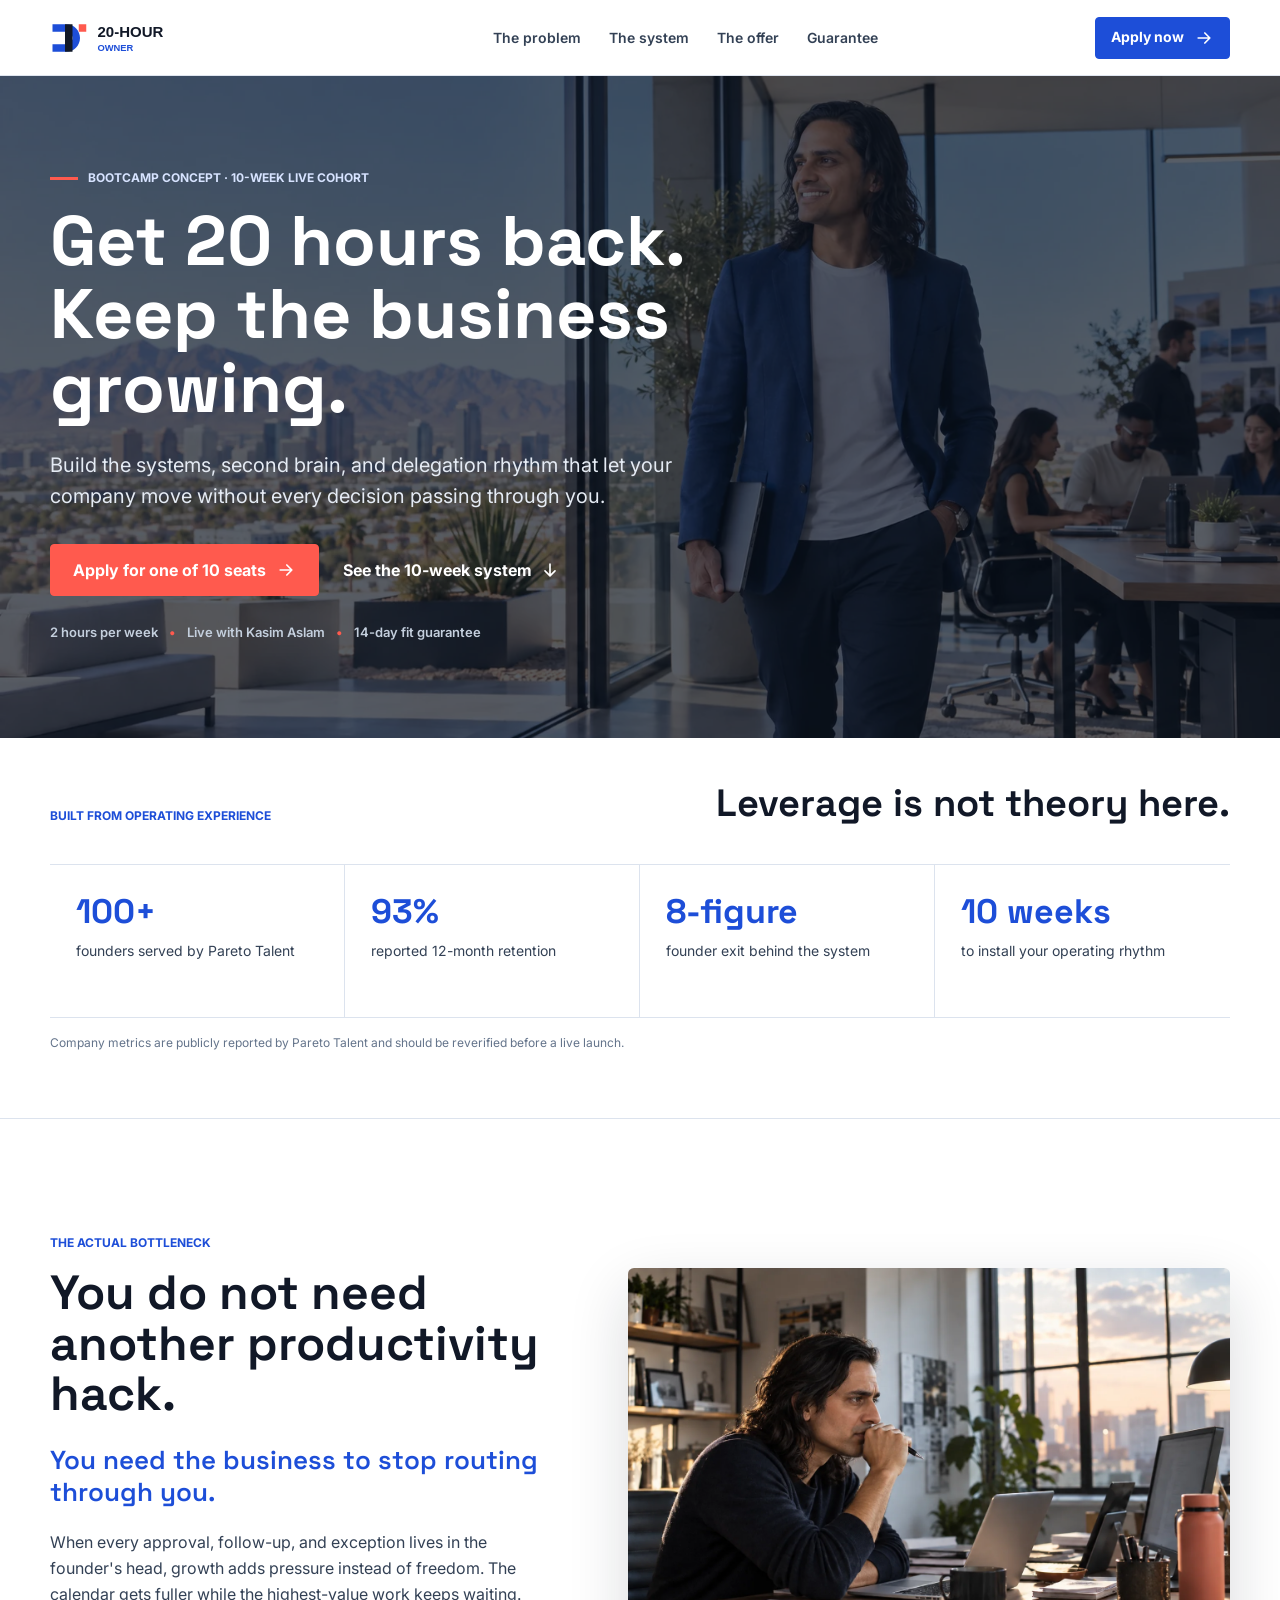
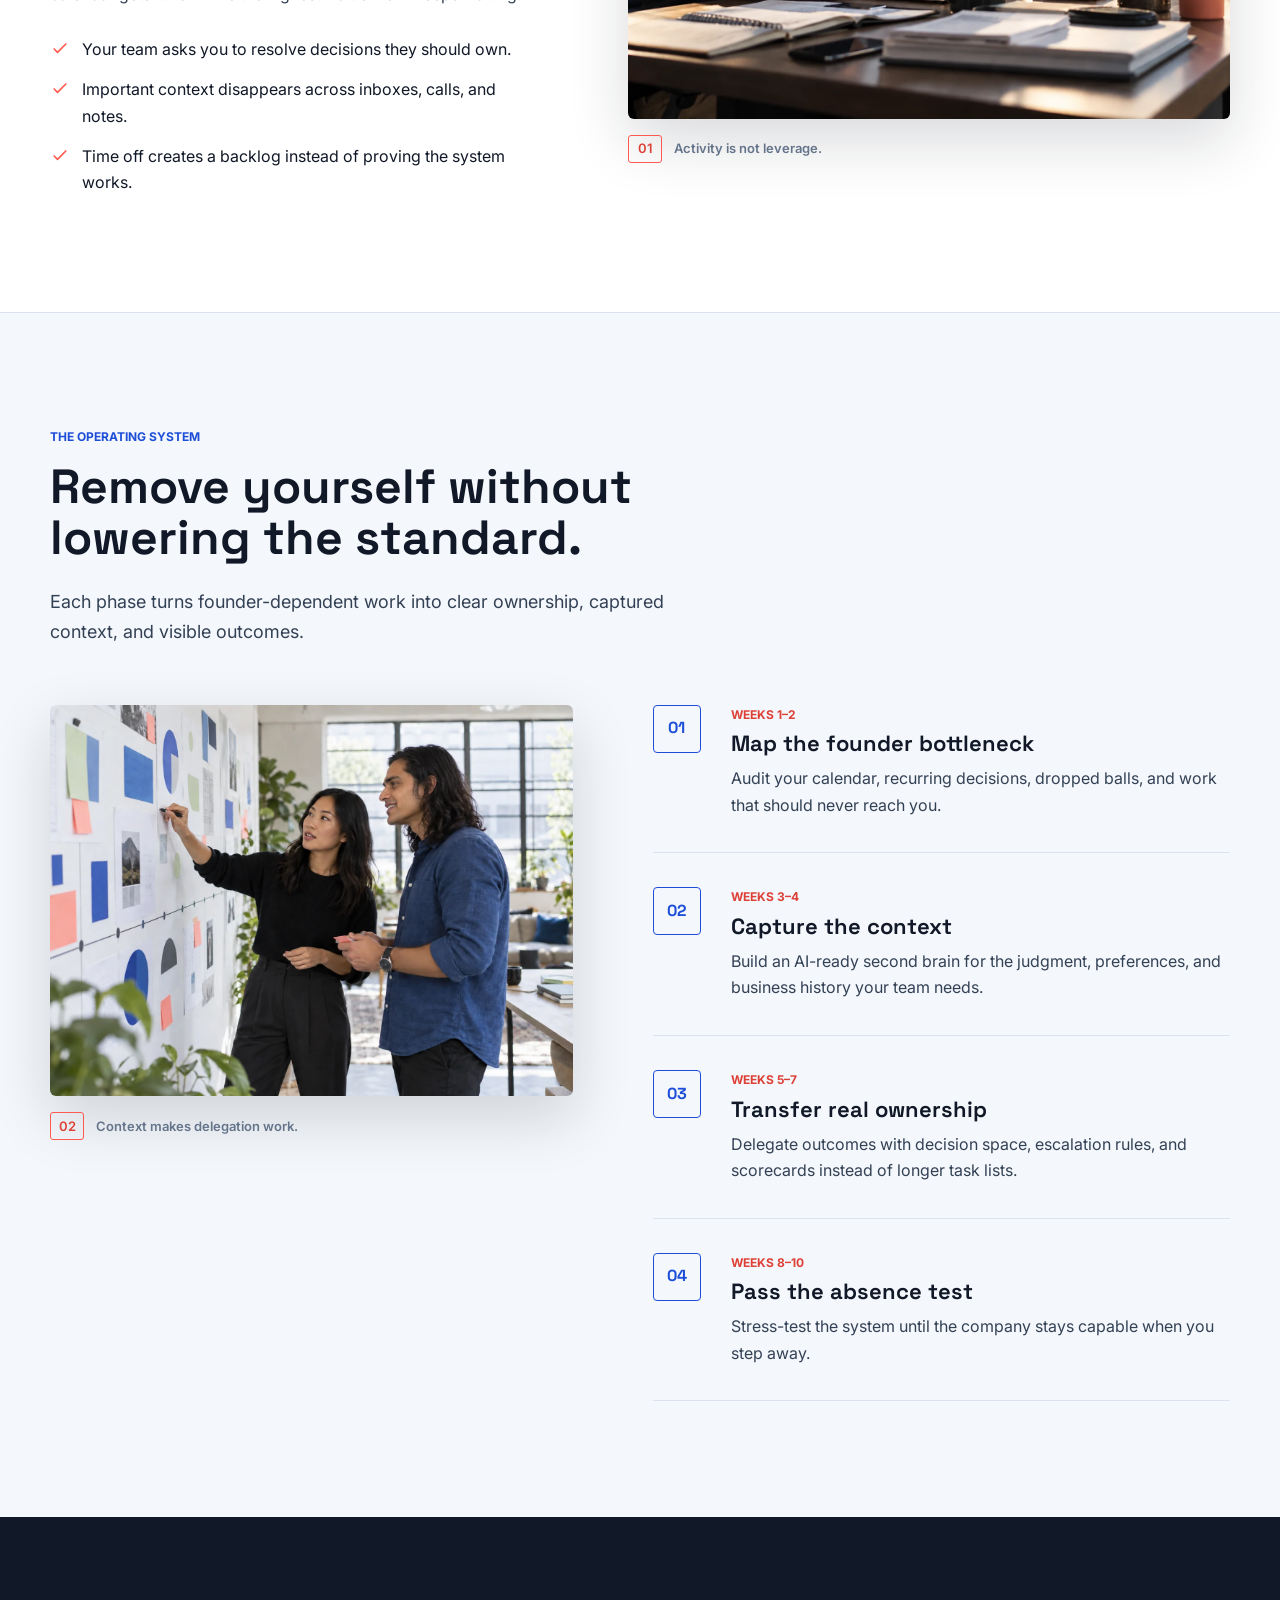
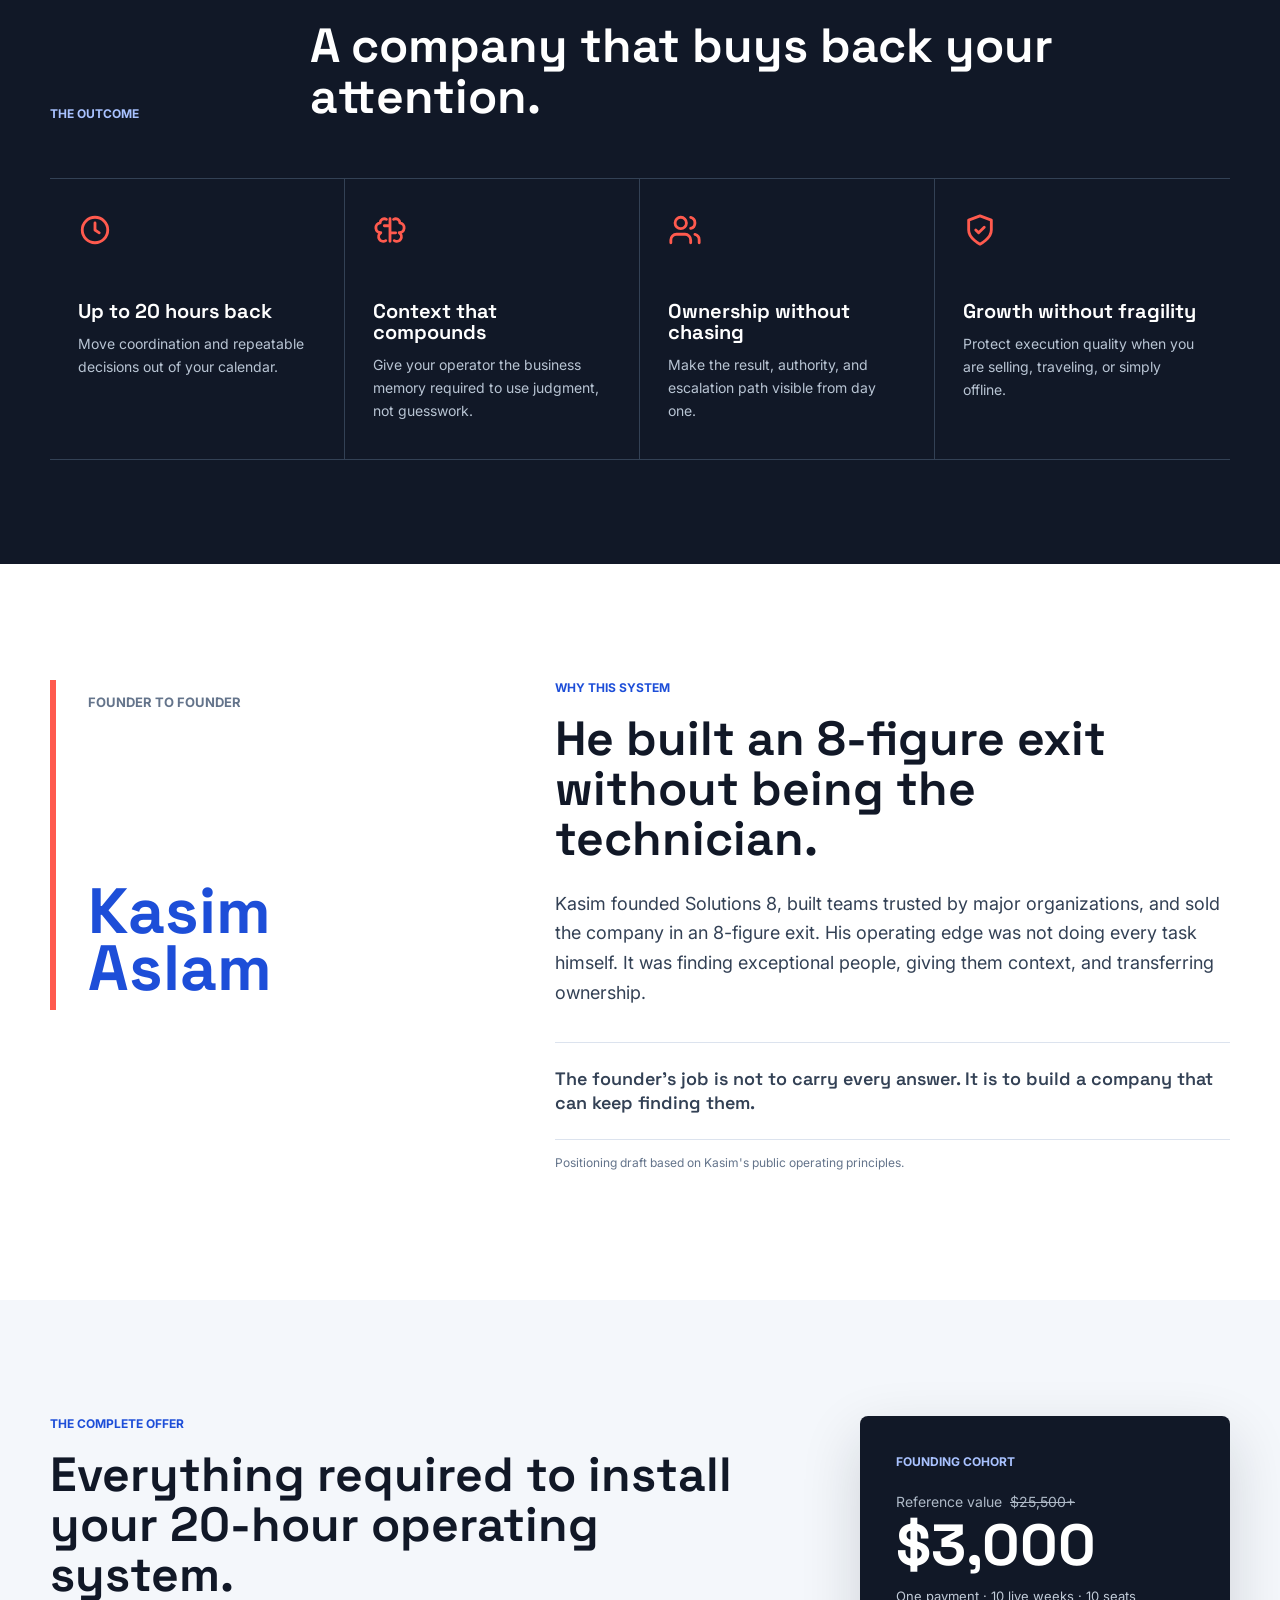
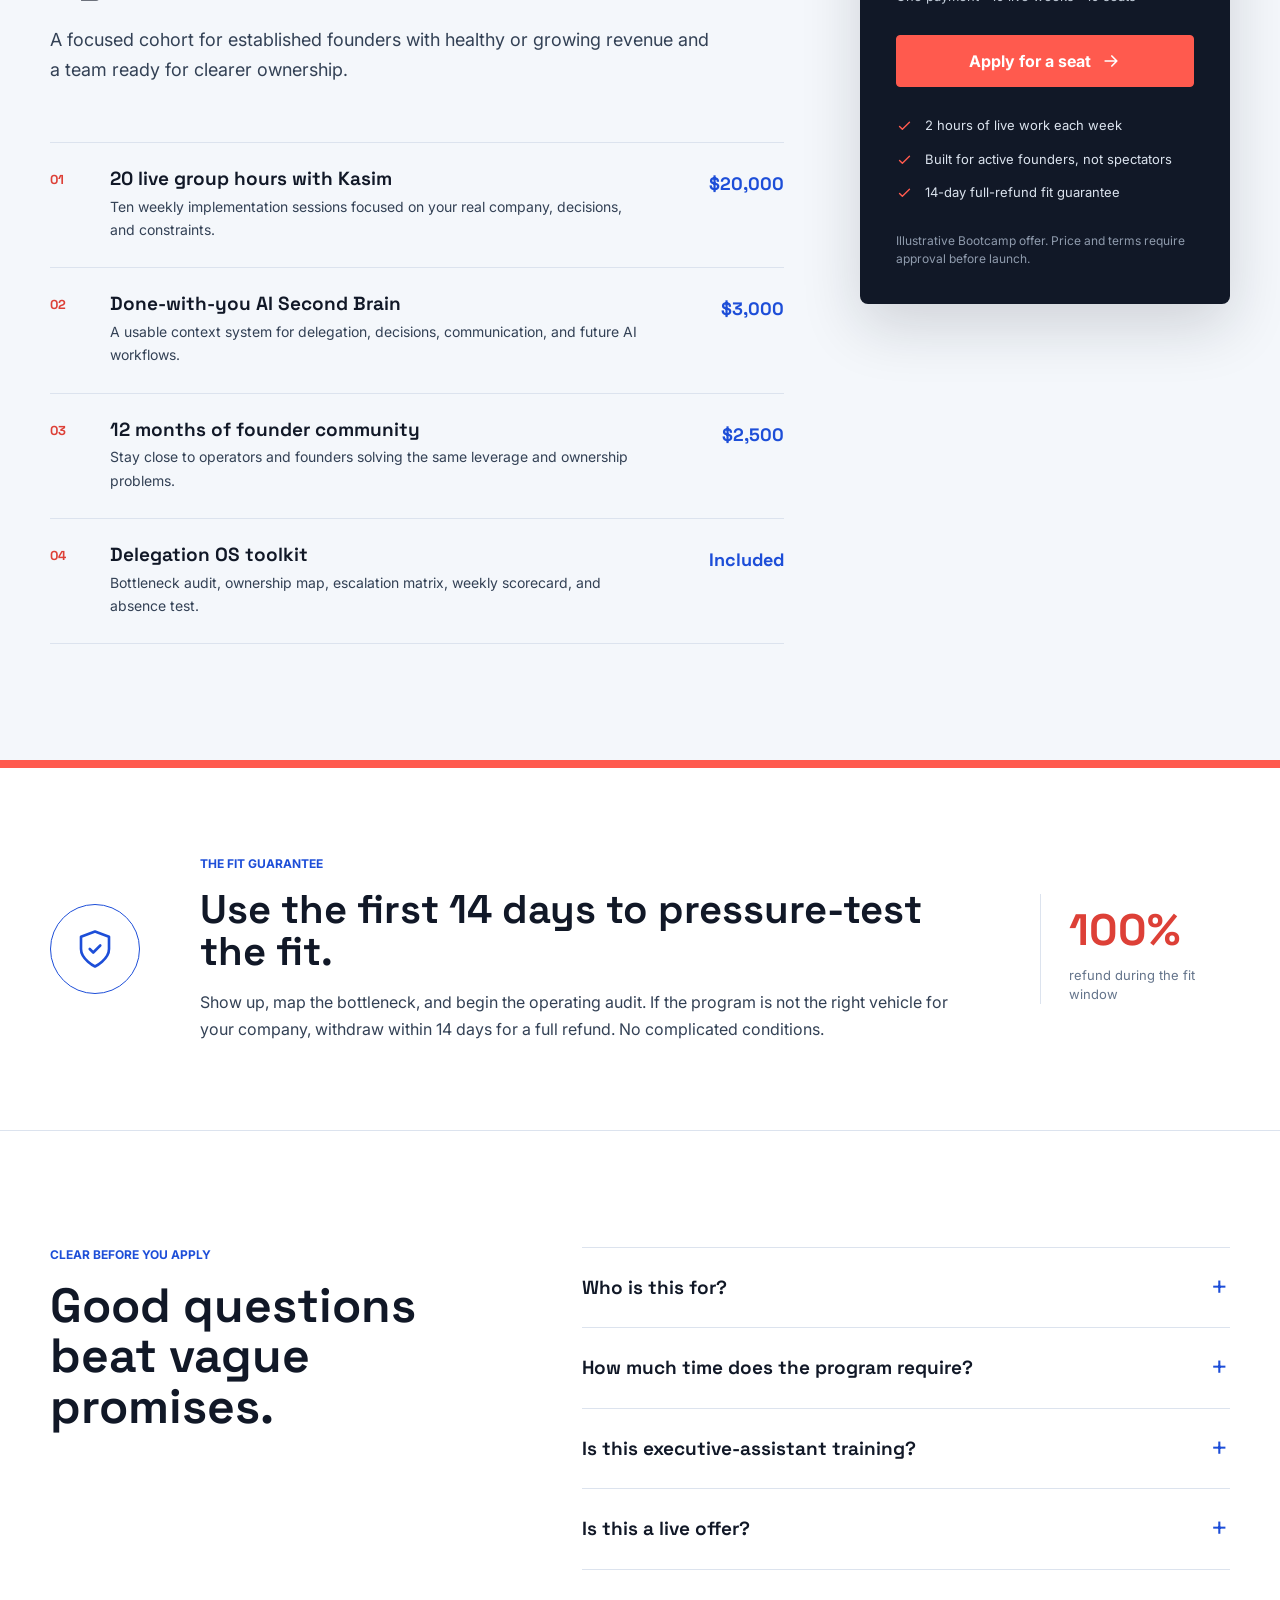
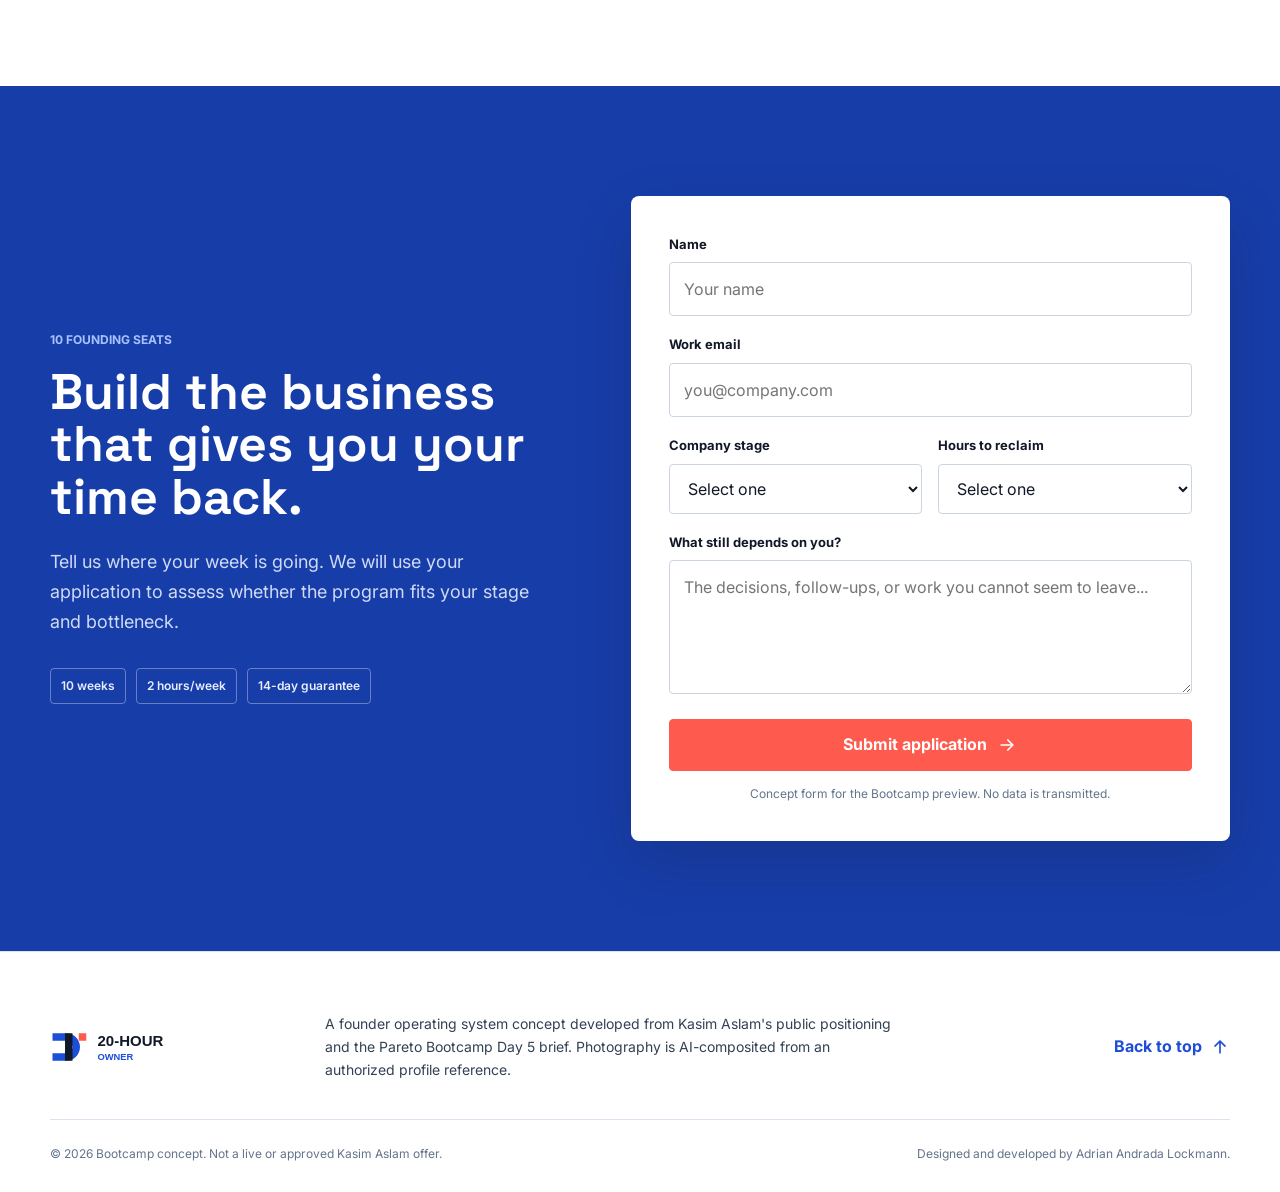
==== index.html @ 934dfb39 "feat: publish Pareto Bootcamp Day 5 landing page" ====
<!doctype html>
<html lang="en">
  <head>
    <meta charset="UTF-8" />
    <meta name="viewport" content="width=device-width, initial-scale=1.0" />
    <meta name="description" content="The 20-Hour Owner is a 10-week founder operating system designed to reclaim time without slowing the business." />
    <meta name="theme-color" content="#111827" />
    <title>20-Hour Owner | Founder Operating System</title>
    <link rel="icon" href="assets/favicon.svg" type="image/svg+xml" />
    <link rel="preconnect" href="https://fonts.googleapis.com" />
    <link rel="preconnect" href="https://fonts.gstatic.com" crossorigin />
    <link href="https://fonts.googleapis.com/css2?family=Inter:wght@400;500;600;700&family=Space+Grotesk:wght@500;600;700&display=swap" rel="stylesheet" />
    <link rel="stylesheet" href="styles.css" />
  </head>
  <body>
    <!-- Lucide icon paths are bundled inline so the page stays functional offline. -->
    <svg class="icon-sprite" aria-hidden="true">
      <symbol id="icon-arrow-right" viewBox="0 0 24 24"><path d="M5 12h14M13 6l6 6-6 6" /></symbol>
      <symbol id="icon-arrow-down" viewBox="0 0 24 24"><path d="M12 5v14M6 13l6 6 6-6" /></symbol>
      <symbol id="icon-check" viewBox="0 0 24 24"><path d="m5 12 4 4L19 6" /></symbol>
      <symbol id="icon-menu" viewBox="0 0 24 24"><path d="M4 6h16M4 12h16M4 18h16" /></symbol>
      <symbol id="icon-x" viewBox="0 0 24 24"><path d="m6 6 12 12M18 6 6 18" /></symbol>
      <symbol id="icon-clock" viewBox="0 0 24 24"><circle cx="12" cy="12" r="9" /><path d="M12 7v5l3 2" /></symbol>
      <symbol id="icon-brain" viewBox="0 0 24 24"><path d="M9.5 4.5A3 3 0 0 0 5 7a3.5 3.5 0 0 0 .5 6.96A3 3 0 0 0 9 19.5M14.5 4.5A3 3 0 0 1 19 7a3.5 3.5 0 0 1-.5 6.96A3 3 0 0 1 15 19.5M12 4v16M8 9h4M12 14h4" /></symbol>
      <symbol id="icon-users" viewBox="0 0 24 24"><path d="M16 21v-2a4 4 0 0 0-4-4H6a4 4 0 0 0-4 4v2M9 11a4 4 0 1 0 0-8 4 4 0 0 0 0 8ZM22 21v-2a4 4 0 0 0-3-3.87M16 3.13a4 4 0 0 1 0 7.75" /></symbol>
      <symbol id="icon-shield" viewBox="0 0 24 24"><path d="M12 22s8-4 8-10V5l-8-3-8 3v7c0 6 8 10 8 10Z" /><path d="m9 12 2 2 4-4" /></symbol>
    </svg>

    <a class="skip-link" href="#main">Skip to content</a>

    <header class="site-header" id="site-header">
      <div class="container header-inner">
        <a class="brand" href="#top" aria-label="20-Hour Owner home">
          <img src="assets/logo.svg" alt="20-Hour Owner" width="225" height="40" />
        </a>
        <nav class="desktop-nav" aria-label="Primary navigation">
          <a href="#problem">The problem</a>
          <a href="#method">The system</a>
          <a href="#offer">The offer</a>
          <a href="#guarantee">Guarantee</a>
        </nav>
        <a class="button button-small header-cta" href="#apply">Apply now <svg class="icon"><use href="#icon-arrow-right" /></svg></a>
        <button class="menu-button" type="button" aria-label="Open navigation" aria-expanded="false" aria-controls="mobile-nav">
          <svg class="icon icon-menu"><use href="#icon-menu" /></svg>
          <svg class="icon icon-close"><use href="#icon-x" /></svg>
        </button>
      </div>
      <nav class="mobile-nav" id="mobile-nav" aria-label="Mobile navigation">
        <a href="#problem">The problem</a>
        <a href="#method">The system</a>
        <a href="#offer">The offer</a>
        <a href="#guarantee">Guarantee</a>
        <a class="button" href="#apply">Apply for a seat <svg class="icon"><use href="#icon-arrow-right" /></svg></a>
      </nav>
    </header>

    <main id="main">
      <section class="hero" id="top" aria-labelledby="hero-title">
        <img class="hero-image" src="assets/images/founder-freedom-hero-kasim-v2.webp" alt="Kasim Aslam stepping away while his operations team keeps the business moving" fetchpriority="high" />
        <div class="hero-overlay"></div>
        <div class="container hero-content reveal is-visible">
          <p class="eyebrow hero-eyebrow"><span></span> Bootcamp concept · 10-week live cohort</p>
          <h1 id="hero-title">Get 20 hours back.<br />Keep the business growing.</h1>
          <p class="hero-copy">Build the systems, second brain, and delegation rhythm that let your company move without every decision passing through you.</p>
          <div class="hero-actions">
            <a class="button button-accent" href="#apply">Apply for one of 10 seats <svg class="icon"><use href="#icon-arrow-right" /></svg></a>
            <a class="text-link text-link-light" href="#method">See the 10-week system <svg class="icon"><use href="#icon-arrow-down" /></svg></a>
          </div>
          <p class="hero-note">2 hours per week <span>•</span> Live with Kasim Aslam <span>•</span> 14-day fit guarantee</p>
        </div>
      </section>

      <section class="proof-band" aria-labelledby="proof-title">
        <div class="container">
          <div class="proof-heading">
            <p class="eyebrow">Built from operating experience</p>
            <h2 id="proof-title">Leverage is not theory here.</h2>
          </div>
          <div class="proof-grid">
            <div class="proof-item reveal"><strong>100+</strong><span>founders served by Pareto Talent</span></div>
            <div class="proof-item reveal"><strong>93%</strong><span>reported 12-month retention</span></div>
            <div class="proof-item reveal"><strong>8-figure</strong><span>founder exit behind the system</span></div>
            <div class="proof-item reveal"><strong>10 weeks</strong><span>to install your operating rhythm</span></div>
          </div>
          <p class="source-note reveal">Company metrics are publicly reported by Pareto Talent and should be reverified before a live launch.</p>
        </div>
      </section>

      <section class="section problem-section" id="problem" aria-labelledby="problem-title">
        <div class="container split-layout">
          <div class="section-copy reveal">
            <p class="eyebrow">The actual bottleneck</p>
            <h2 id="problem-title">You do not need another productivity hack.</h2>
            <p class="lead">You need the business to stop routing through you.</p>
            <p>When every approval, follow-up, and exception lives in the founder's head, growth adds pressure instead of freedom. The calendar gets fuller while the highest-value work keeps waiting.</p>
            <ul class="signal-list">
              <li><svg class="icon"><use href="#icon-check" /></svg><span>Your team asks you to resolve decisions they should own.</span></li>
              <li><svg class="icon"><use href="#icon-check" /></svg><span>Important context disappears across inboxes, calls, and notes.</span></li>
              <li><svg class="icon"><use href="#icon-check" /></svg><span>Time off creates a backlog instead of proving the system works.</span></li>
            </ul>
          </div>
          <figure class="editorial-figure reveal">
            <img src="assets/images/founder-bottleneck-kasim-v2.webp" alt="Kasim Aslam working through an overloaded founder schedule" />
            <figcaption><span>01</span> Activity is not leverage.</figcaption>
          </figure>
        </div>
      </section>

      <section class="section method-section" id="method" aria-labelledby="method-title">
        <div class="container">
          <div class="section-intro reveal">
            <p class="eyebrow">The operating system</p>
            <h2 id="method-title">Remove yourself without lowering the standard.</h2>
            <p>Each phase turns founder-dependent work into clear ownership, captured context, and visible outcomes.</p>
          </div>
          <div class="method-layout">
            <figure class="editorial-figure method-figure reveal">
              <img src="assets/images/delegation-system-kasim-v2.webp" alt="Kasim Aslam and an operations lead mapping a delegation system together" />
              <figcaption><span>02</span> Context makes delegation work.</figcaption>
            </figure>
            <ol class="timeline">
              <li class="timeline-item reveal">
                <div class="step-number">01</div>
                <div><p class="step-label">Weeks 1–2</p><h3>Map the founder bottleneck</h3><p>Audit your calendar, recurring decisions, dropped balls, and work that should never reach you.</p></div>
              </li>
              <li class="timeline-item reveal">
                <div class="step-number">02</div>
                <div><p class="step-label">Weeks 3–4</p><h3>Capture the context</h3><p>Build an AI-ready second brain for the judgment, preferences, and business history your team needs.</p></div>
              </li>
              <li class="timeline-item reveal">
                <div class="step-number">03</div>
                <div><p class="step-label">Weeks 5–7</p><h3>Transfer real ownership</h3><p>Delegate outcomes with decision space, escalation rules, and scorecards instead of longer task lists.</p></div>
              </li>
              <li class="timeline-item reveal">
                <div class="step-number">04</div>
                <div><p class="step-label">Weeks 8–10</p><h3>Pass the absence test</h3><p>Stress-test the system until the company stays capable when you step away.</p></div>
              </li>
            </ol>
          </div>
        </div>
      </section>

      <section class="benefit-band" aria-labelledby="benefit-title">
        <div class="container">
          <div class="benefit-top reveal">
            <p class="eyebrow eyebrow-light">The outcome</p>
            <h2 id="benefit-title">A company that buys back your attention.</h2>
          </div>
          <div class="benefit-grid">
            <article class="benefit-item reveal"><svg class="feature-icon"><use href="#icon-clock" /></svg><h3>Up to 20 hours back</h3><p>Move coordination and repeatable decisions out of your calendar.</p></article>
            <article class="benefit-item reveal"><svg class="feature-icon"><use href="#icon-brain" /></svg><h3>Context that compounds</h3><p>Give your operator the business memory required to use judgment, not guesswork.</p></article>
            <article class="benefit-item reveal"><svg class="feature-icon"><use href="#icon-users" /></svg><h3>Ownership without chasing</h3><p>Make the result, authority, and escalation path visible from day one.</p></article>
            <article class="benefit-item reveal"><svg class="feature-icon"><use href="#icon-shield" /></svg><h3>Growth without fragility</h3><p>Protect execution quality when you are selling, traveling, or simply offline.</p></article>
          </div>
        </div>
      </section>

      <section class="section authority-section" aria-labelledby="authority-title">
        <div class="container authority-layout">
          <div class="authority-kicker reveal"><span>Founder to founder</span><strong>Kasim<br />Aslam</strong></div>
          <div class="authority-copy reveal">
            <p class="eyebrow">Why this system</p>
            <h2 id="authority-title">He built an 8-figure exit without being the technician.</h2>
            <p>Kasim founded Solutions 8, built teams trusted by major organizations, and sold the company in an 8-figure exit. His operating edge was not doing every task himself. It was finding exceptional people, giving them context, and transferring ownership.</p>
            <p class="operating-principle">The founder's job is not to carry every answer. It is to build a company that can keep finding them.</p>
            <p class="quote-note">Positioning draft based on Kasim's public operating principles.</p>
          </div>
        </div>
      </section>

      <section class="section offer-section" id="offer" aria-labelledby="offer-title">
        <div class="container offer-layout">
          <div class="offer-copy">
            <div class="section-intro reveal">
              <p class="eyebrow">The complete offer</p>
              <h2 id="offer-title">Everything required to install your 20-hour operating system.</h2>
              <p>A focused cohort for established founders with healthy or growing revenue and a team ready for clearer ownership.</p>
            </div>
            <div class="offer-list">
              <article class="offer-line reveal"><span class="offer-index">01</span><div><h3>20 live group hours with Kasim</h3><p>Ten weekly implementation sessions focused on your real company, decisions, and constraints.</p></div><strong>$20,000</strong></article>
              <article class="offer-line reveal"><span class="offer-index">02</span><div><h3>Done-with-you AI Second Brain</h3><p>A usable context system for delegation, decisions, communication, and future AI workflows.</p></div><strong>$3,000</strong></article>
              <article class="offer-line reveal"><span class="offer-index">03</span><div><h3>12 months of founder community</h3><p>Stay close to operators and founders solving the same leverage and ownership problems.</p></div><strong>$2,500</strong></article>
              <article class="offer-line reveal"><span class="offer-index">04</span><div><h3>Delegation OS toolkit</h3><p>Bottleneck audit, ownership map, escalation matrix, weekly scorecard, and absence test.</p></div><strong>Included</strong></article>
            </div>
          </div>
          <aside class="price-card reveal" aria-label="Program price">
            <p class="price-eyebrow">Founding cohort</p>
            <p class="reference-value">Reference value <s>$25,500+</s></p>
            <p class="price">$3,000</p>
            <p class="price-detail">One payment · 10 live weeks · 10 seats</p>
            <a class="button button-accent button-full" href="#apply">Apply for a seat <svg class="icon"><use href="#icon-arrow-right" /></svg></a>
            <ul class="compact-list">
              <li><svg class="icon"><use href="#icon-check" /></svg>2 hours of live work each week</li>
              <li><svg class="icon"><use href="#icon-check" /></svg>Built for active founders, not spectators</li>
              <li><svg class="icon"><use href="#icon-check" /></svg>14-day full-refund fit guarantee</li>
            </ul>
            <p class="price-disclaimer">Illustrative Bootcamp offer. Price and terms require approval before launch.</p>
          </aside>
        </div>
      </section>

      <section class="guarantee-section" id="guarantee" aria-labelledby="guarantee-title">
        <div class="container guarantee-layout">
          <div class="guarantee-mark reveal"><svg><use href="#icon-shield" /></svg></div>
          <div class="reveal">
            <p class="eyebrow">The fit guarantee</p>
            <h2 id="guarantee-title">Use the first 14 days to pressure-test the fit.</h2>
            <p>Show up, map the bottleneck, and begin the operating audit. If the program is not the right vehicle for your company, withdraw within 14 days for a full refund. No complicated conditions.</p>
          </div>
          <div class="guarantee-stat reveal"><strong>100%</strong><span>refund during the fit window</span></div>
        </div>
      </section>

      <section class="section faq-section" aria-labelledby="faq-title">
        <div class="container faq-layout">
          <div class="reveal"><p class="eyebrow">Clear before you apply</p><h2 id="faq-title">Good questions beat vague promises.</h2></div>
          <div class="faq-list">
            <details class="reveal"><summary>Who is this for?</summary><p>Established founders with healthy or growing revenue, an existing team, and at least 20 hours of lower-leverage work still flowing through them.</p></details>
            <details class="reveal"><summary>How much time does the program require?</summary><p>Plan for the two-hour live session each week plus implementation with your team. The work uses your existing company operations, so it replaces part of the work rather than adding a separate academic project.</p></details>
            <details class="reveal"><summary>Is this executive-assistant training?</summary><p>No. It is a founder operating system. The second brain and delegation tools can strengthen an operator or Right Hand, but the program begins with the founder's bottlenecks and decision architecture.</p></details>
            <details class="reveal"><summary>Is this a live offer?</summary><p>This page is a Pareto Bootcamp concept. Kasim Aslam and Pareto Talent have not reviewed or approved the final positioning, price, dates, or terms.</p></details>
          </div>
        </div>
      </section>

      <section class="apply-section" id="apply" aria-labelledby="apply-title">
        <div class="container apply-layout">
          <div class="apply-copy reveal">
            <p class="eyebrow eyebrow-light">10 founding seats</p>
            <h2 id="apply-title">Build the business that gives you your time back.</h2>
            <p>Tell us where your week is going. We will use your application to assess whether the program fits your stage and bottleneck.</p>
            <div class="apply-meta"><span>10 weeks</span><span>2 hours/week</span><span>14-day guarantee</span></div>
          </div>
          <form class="application-form reveal" id="application-form" novalidate>
            <div class="form-row">
              <label for="name">Name</label>
              <input id="name" name="name" type="text" autocomplete="name" required placeholder="Your name" />
            </div>
            <div class="form-row">
              <label for="email">Work email</label>
              <input id="email" name="email" type="email" autocomplete="email" required placeholder="you@company.com" />
            </div>
            <div class="form-grid">
              <div class="form-row">
                <label for="stage">Company stage</label>
                <select id="stage" name="stage" required>
                  <option value="">Select one</option>
                  <option>Under $500K revenue</option>
                  <option>$500K–$2M revenue</option>
                  <option>$2M–$10M revenue</option>
                  <option>$10M+ revenue</option>
                </select>
              </div>
              <div class="form-row">
                <label for="hours">Hours to reclaim</label>
                <select id="hours" name="hours" required>
                  <option value="">Select one</option>
                  <option>5–10 hours/week</option>
                  <option>10–20 hours/week</option>
                  <option>20+ hours/week</option>
                </select>
              </div>
            </div>
            <div class="form-row">
              <label for="bottleneck">What still depends on you?</label>
              <textarea id="bottleneck" name="bottleneck" rows="4" required placeholder="The decisions, follow-ups, or work you cannot seem to leave..."></textarea>
            </div>
            <button class="button button-accent button-full" type="submit">Submit application <svg class="icon"><use href="#icon-arrow-right" /></svg></button>
            <p class="form-note">Concept form for the Bootcamp preview. No data is transmitted.</p>
            <div class="form-status" id="form-status" role="status" aria-live="polite"></div>
          </form>
        </div>
      </section>
    </main>

    <footer class="site-footer">
      <div class="container footer-top">
        <img src="assets/logo.svg" alt="20-Hour Owner" width="225" height="40" />
        <p>A founder operating system concept developed from Kasim Aslam's public positioning and the Pareto Bootcamp Day 5 brief. Photography is AI-composited from an authorized profile reference.</p>
        <a class="text-link" href="#top">Back to top <svg class="icon icon-up"><use href="#icon-arrow-down" /></svg></a>
      </div>
      <div class="container footer-bottom">
        <p>© <span id="year"></span> Bootcamp concept. Not a live or approved Kasim Aslam offer.</p>
        <p>Designed and developed by Adrian Andrada Lockmann.</p>
      </div>
    </footer>

    <script src="script.js"></script>
  </body>
</html>
---- styles.css ----
:root {
  --ink: #111827;
  --ink-soft: #334155;
  --blue: #1d4ed8;
  --blue-dark: #173da8;
  --coral: #ff5a4e;
  --coral-dark: #dd4037;
  --paper: #ffffff;
  --mist: #f4f7fb;
  --line: #dce3ee;
  --muted: #64748b;
  --display: "Space Grotesk", Arial, sans-serif;
  --body: "Inter", Arial, sans-serif;
  --shadow: 0 22px 60px rgba(17, 24, 39, 0.16);
}

* {
  box-sizing: border-box;
}

html {
  scroll-behavior: smooth;
}

body {
  margin: 0;
  color: var(--ink);
  background: var(--paper);
  font-family: var(--body);
  font-size: 16px;
  line-height: 1.65;
  -webkit-font-smoothing: antialiased;
}

body.menu-open {
  overflow: hidden;
}

img,
svg {
  display: block;
}

img {
  max-width: 100%;
}

a {
  color: inherit;
}

button,
input,
select,
textarea {
  font: inherit;
}

button,
a {
  -webkit-tap-highlight-color: transparent;
}

h1,
h2,
h3,
p {
  margin-top: 0;
}

h1,
h2,
h3 {
  font-family: var(--display);
  line-height: 1.05;
  letter-spacing: 0;
}

h1 {
  max-width: 760px;
  margin-bottom: 26px;
  font-size: 70px;
  font-weight: 700;
}

h2 {
  margin-bottom: 24px;
  font-size: 48px;
  font-weight: 650;
}

h3 {
  margin-bottom: 10px;
  font-size: 22px;
  font-weight: 650;
}

section,
footer {
  scroll-margin-top: 76px;
}

.container {
  width: min(calc(100% - 48px), 1180px);
  margin-inline: auto;
}

.section {
  padding: 116px 0;
}

.icon-sprite {
  position: absolute;
  width: 0;
  height: 0;
  overflow: hidden;
}

.icon,
.feature-icon {
  width: 20px;
  height: 20px;
  flex: 0 0 auto;
  fill: none;
  stroke: currentColor;
  stroke-width: 2;
  stroke-linecap: round;
  stroke-linejoin: round;
}

.skip-link {
  position: fixed;
  z-index: 1000;
  top: 12px;
  left: 12px;
  padding: 10px 14px;
  color: var(--paper);
  background: var(--ink);
  transform: translateY(-150%);
}

.skip-link:focus {
  transform: translateY(0);
}

.eyebrow {
  display: flex;
  align-items: center;
  gap: 10px;
  margin-bottom: 18px;
  color: var(--blue);
  font-size: 12px;
  font-weight: 700;
  line-height: 1.3;
  letter-spacing: 0;
  text-transform: uppercase;
}

.eyebrow-light {
  color: #a9c2ff;
}

.button {
  display: inline-flex;
  min-height: 52px;
  align-items: center;
  justify-content: center;
  gap: 10px;
  border: 1px solid var(--blue);
  border-radius: 4px;
  padding: 14px 22px;
  color: var(--paper);
  background: var(--blue);
  font-weight: 700;
  line-height: 1.2;
  text-decoration: none;
  cursor: pointer;
  transition: color 180ms ease, background 180ms ease, border-color 180ms ease, transform 180ms ease;
}

.button:hover {
  border-color: var(--blue-dark);
  background: var(--blue-dark);
  transform: translateY(-2px);
}

.button:focus-visible,
.text-link:focus-visible,
.desktop-nav a:focus-visible,
.mobile-nav a:focus-visible,
summary:focus-visible,
input:focus-visible,
select:focus-visible,
textarea:focus-visible,
.menu-button:focus-visible {
  outline: 3px solid rgba(255, 90, 78, 0.5);
  outline-offset: 3px;
}

.button-accent {
  border-color: var(--coral);
  background: var(--coral);
}

.button-accent:hover {
  border-color: var(--coral-dark);
  background: var(--coral-dark);
}

.button-small {
  min-height: 42px;
  padding: 10px 15px;
  font-size: 14px;
}

.button-full {
  width: 100%;
}

.text-link {
  display: inline-flex;
  align-items: center;
  gap: 8px;
  color: var(--blue);
  font-weight: 700;
  text-decoration: none;
}

.text-link:hover {
  text-decoration: underline;
  text-underline-offset: 4px;
}

.text-link-light {
  color: var(--paper);
}

.site-header {
  position: sticky;
  z-index: 100;
  top: 0;
  height: 76px;
  border-bottom: 1px solid rgba(220, 227, 238, 0.9);
  background: rgba(255, 255, 255, 0.96);
  transition: box-shadow 180ms ease;
}

.site-header.is-scrolled {
  box-shadow: 0 10px 30px rgba(17, 24, 39, 0.08);
}

.header-inner {
  display: grid;
  height: 100%;
  grid-template-columns: 225px 1fr auto;
  align-items: center;
  gap: 28px;
}

.brand {
  display: block;
  width: 225px;
}

.desktop-nav {
  display: flex;
  align-items: center;
  justify-content: center;
  gap: 28px;
}

.desktop-nav a {
  color: var(--ink-soft);
  font-size: 14px;
  font-weight: 600;
  text-decoration: none;
}

.desktop-nav a:hover {
  color: var(--blue);
}

.menu-button,
.mobile-nav {
  display: none;
}

.hero {
  position: relative;
  display: flex;
  height: calc(82svh - 76px);
  min-height: 540px;
  max-height: 760px;
  align-items: center;
  overflow: hidden;
  color: var(--paper);
  background: var(--ink);
}

.hero-image,
.hero-overlay {
  position: absolute;
  inset: 0;
  width: 100%;
  height: 100%;
}

.hero-image {
  object-fit: cover;
  object-position: center;
}

.hero-overlay {
  background: rgba(10, 18, 32, 0.68);
}

.hero-content {
  position: relative;
  z-index: 1;
  padding: 48px 0;
}

.hero-eyebrow {
  color: #d7e3ff;
}

.hero-eyebrow span {
  width: 28px;
  height: 3px;
  background: var(--coral);
}

.hero-copy {
  max-width: 650px;
  margin-bottom: 32px;
  color: #e5ebf4;
  font-size: 20px;
  line-height: 1.55;
}

.hero-actions {
  display: flex;
  align-items: center;
  gap: 24px;
}

.hero-note {
  margin: 26px 0 0;
  color: #c4cfdd;
  font-size: 13px;
  font-weight: 600;
}

.hero-note span {
  margin-inline: 8px;
  color: var(--coral);
}

.proof-band {
  border-bottom: 1px solid var(--line);
  padding: 46px 0 66px;
  background: var(--paper);
}

.proof-heading {
  display: flex;
  align-items: end;
  justify-content: space-between;
  gap: 40px;
  margin-bottom: 40px;
}

.proof-heading .eyebrow,
.proof-heading h2 {
  margin-bottom: 0;
}

.proof-heading h2 {
  max-width: 600px;
  font-size: 38px;
  text-align: right;
}

.proof-grid {
  display: grid;
  grid-template-columns: repeat(4, 1fr);
  border-top: 1px solid var(--line);
  border-bottom: 1px solid var(--line);
}

.proof-item {
  min-height: 152px;
  padding: 30px 26px;
  border-right: 1px solid var(--line);
}

.proof-item:last-child {
  border-right: 0;
}

.proof-item strong {
  display: block;
  margin-bottom: 8px;
  color: var(--blue);
  font-family: var(--display);
  font-size: 34px;
  line-height: 1;
}

.proof-item span {
  color: var(--ink-soft);
  font-size: 14px;
  line-height: 1.45;
}

.source-note,
.quote-note,
.price-disclaimer,
.form-note {
  color: var(--muted);
  font-size: 12px;
  line-height: 1.5;
}

.source-note {
  margin: 16px 0 0;
}

.split-layout {
  display: grid;
  grid-template-columns: 0.9fr 1.1fr;
  align-items: center;
  gap: 86px;
}

.section-copy .lead {
  margin-bottom: 20px;
  color: var(--blue);
  font-family: var(--display);
  font-size: 26px;
  font-weight: 600;
  line-height: 1.25;
}

.section-copy > p:not(.eyebrow):not(.lead) {
  color: var(--ink-soft);
}

.signal-list,
.compact-list {
  padding: 0;
  list-style: none;
}

.signal-list {
  display: grid;
  gap: 14px;
  margin: 28px 0 0;
}

.signal-list li,
.compact-list li {
  display: flex;
  align-items: flex-start;
  gap: 12px;
}

.signal-list .icon,
.compact-list .icon {
  margin-top: 3px;
  color: var(--coral);
}

.editorial-figure {
  position: relative;
  margin: 0;
}

.editorial-figure img {
  width: 100%;
  aspect-ratio: 4 / 3;
  border-radius: 6px;
  object-fit: cover;
  box-shadow: var(--shadow);
}

.editorial-figure figcaption {
  display: flex;
  align-items: center;
  gap: 12px;
  margin-top: 16px;
  color: var(--muted);
  font-size: 13px;
  font-weight: 600;
}

.editorial-figure figcaption span {
  display: inline-grid;
  width: 34px;
  height: 28px;
  place-items: center;
  border: 1px solid var(--coral);
  border-radius: 3px;
  color: var(--coral-dark);
}

.method-section {
  border-top: 1px solid var(--line);
  background: var(--mist);
}

.section-intro {
  max-width: 760px;
  margin-bottom: 58px;
}

.section-intro > p:last-child {
  max-width: 660px;
  margin-bottom: 0;
  color: var(--ink-soft);
  font-size: 18px;
}

.method-layout {
  display: grid;
  grid-template-columns: 0.95fr 1.05fr;
  align-items: start;
  gap: 80px;
}

.method-figure {
  position: sticky;
  top: 116px;
}

.timeline {
  margin: 0;
  padding: 0;
  list-style: none;
}

.timeline-item {
  display: grid;
  grid-template-columns: 56px 1fr;
  gap: 22px;
  padding: 0 0 34px;
  border-bottom: 1px solid var(--line);
  margin-bottom: 34px;
}

.timeline-item:last-child {
  margin-bottom: 0;
}

.step-number {
  display: grid;
  width: 48px;
  height: 48px;
  place-items: center;
  border: 1px solid var(--blue);
  border-radius: 4px;
  color: var(--blue);
  font-family: var(--display);
  font-weight: 700;
}

.step-label {
  margin-bottom: 8px;
  color: var(--coral-dark);
  font-size: 12px;
  font-weight: 700;
  text-transform: uppercase;
}

.timeline-item p:last-child {
  margin-bottom: 0;
  color: var(--ink-soft);
}

.benefit-band {
  padding: 104px 0;
  color: var(--paper);
  background: var(--ink);
}

.benefit-top {
  display: grid;
  grid-template-columns: 220px 1fr;
  align-items: end;
  gap: 40px;
  margin-bottom: 56px;
}

.benefit-top .eyebrow,
.benefit-top h2 {
  margin-bottom: 0;
}

.benefit-top h2 {
  max-width: 760px;
}

.benefit-grid {
  display: grid;
  grid-template-columns: repeat(4, 1fr);
  border-top: 1px solid #334155;
  border-bottom: 1px solid #334155;
}

.benefit-item {
  min-height: 280px;
  padding: 34px 28px;
  border-right: 1px solid #334155;
}

.benefit-item:last-child {
  border-right: 0;
}

.benefit-item .feature-icon {
  width: 34px;
  height: 34px;
  margin-bottom: 54px;
  color: var(--coral);
}

.benefit-item h3 {
  font-size: 20px;
}

.benefit-item p {
  margin-bottom: 0;
  color: #b8c4d3;
  font-size: 14px;
}

.authority-layout {
  display: grid;
  grid-template-columns: 0.75fr 1.25fr;
  align-items: start;
  gap: 100px;
}

.authority-kicker {
  display: grid;
  min-height: 330px;
  align-content: space-between;
  border-left: 6px solid var(--coral);
  padding: 12px 0 12px 32px;
}

.authority-kicker span {
  color: var(--muted);
  font-size: 13px;
  font-weight: 700;
  text-transform: uppercase;
}

.authority-kicker strong {
  color: var(--blue);
  font-family: var(--display);
  font-size: 64px;
  line-height: 0.9;
}

.authority-copy > p:not(.eyebrow):not(.quote-note) {
  color: var(--ink-soft);
  font-size: 18px;
}

.authority-copy .operating-principle {
  margin: 34px 0 14px;
  padding: 24px 0;
  border-top: 1px solid var(--line);
  border-bottom: 1px solid var(--line);
  color: var(--ink);
  font-family: var(--display);
  font-size: 27px;
  font-weight: 600;
  line-height: 1.35;
}

.offer-section {
  background: var(--mist);
}

.offer-layout {
  display: grid;
  grid-template-columns: minmax(0, 1fr) 370px;
  align-items: start;
  gap: 76px;
}

.offer-list {
  border-top: 1px solid var(--line);
}

.offer-line {
  display: grid;
  grid-template-columns: 42px 1fr auto;
  gap: 18px;
  padding: 26px 0;
  border-bottom: 1px solid var(--line);
}

.offer-index {
  color: var(--coral-dark);
  font-family: var(--display);
  font-size: 13px;
  font-weight: 700;
}

.offer-line h3 {
  margin-bottom: 6px;
  font-size: 19px;
}

.offer-line p {
  max-width: 540px;
  margin-bottom: 0;
  color: var(--ink-soft);
  font-size: 14px;
}

.offer-line > strong {
  color: var(--blue);
  font-family: var(--display);
  font-size: 18px;
}

.price-card {
  position: sticky;
  top: 110px;
  border-radius: 8px;
  padding: 36px;
  color: var(--paper);
  background: var(--ink);
  box-shadow: var(--shadow);
}

.price-eyebrow {
  margin-bottom: 18px;
  color: #a9c2ff;
  font-size: 12px;
  font-weight: 700;
  text-transform: uppercase;
}

.reference-value {
  margin-bottom: 2px;
  color: #aeb9c7;
  font-size: 14px;
}

.reference-value s {
  margin-left: 4px;
}

.price {
  margin-bottom: 0;
  font-family: var(--display);
  font-size: 58px;
  font-weight: 700;
  line-height: 1.05;
}

.price-detail {
  margin: 10px 0 28px;
  color: #c1cbd8;
  font-size: 13px;
}

.compact-list {
  display: grid;
  gap: 12px;
  margin: 28px 0;
  color: #dbe3ee;
  font-size: 13px;
}

.compact-list .icon {
  width: 17px;
  height: 17px;
}

.price-disclaimer {
  margin-bottom: 0;
  color: #8f9bad;
}

.guarantee-section {
  padding: 88px 0;
  border-top: 8px solid var(--coral);
  border-bottom: 1px solid var(--line);
}

.guarantee-layout {
  display: grid;
  grid-template-columns: 100px 1fr 190px;
  align-items: center;
  gap: 50px;
}

.guarantee-mark {
  display: grid;
  width: 90px;
  height: 90px;
  place-items: center;
  border: 1px solid var(--blue);
  border-radius: 50%;
  color: var(--blue);
}

.guarantee-mark svg {
  width: 42px;
  height: 42px;
  fill: none;
  stroke: currentColor;
  stroke-width: 1.5;
  stroke-linecap: round;
  stroke-linejoin: round;
}

.guarantee-layout h2 {
  max-width: 730px;
  margin-bottom: 16px;
  font-size: 40px;
}

.guarantee-layout p:last-child {
  max-width: 780px;
  margin-bottom: 0;
  color: var(--ink-soft);
}

.guarantee-stat {
  padding-left: 28px;
  border-left: 1px solid var(--line);
}

.guarantee-stat strong,
.guarantee-stat span {
  display: block;
}

.guarantee-stat strong {
  color: var(--coral-dark);
  font-family: var(--display);
  font-size: 44px;
}

.guarantee-stat span {
  color: var(--muted);
  font-size: 13px;
  line-height: 1.45;
}

.faq-layout {
  display: grid;
  grid-template-columns: 0.8fr 1.2fr;
  align-items: start;
  gap: 100px;
}

.faq-list {
  border-top: 1px solid var(--line);
}

.faq-list details {
  border-bottom: 1px solid var(--line);
  padding: 24px 0;
}

.faq-list summary {
  position: relative;
  padding-right: 36px;
  font-family: var(--display);
  font-size: 19px;
  font-weight: 650;
  cursor: pointer;
  list-style: none;
}

.faq-list summary::-webkit-details-marker {
  display: none;
}

.faq-list summary::after {
  position: absolute;
  top: 0;
  right: 2px;
  color: var(--blue);
  content: "+";
  font-family: var(--body);
  font-size: 26px;
  font-weight: 400;
  line-height: 1;
}

.faq-list details[open] summary::after {
  content: "−";
}

.faq-list details p {
  margin: 16px 0 0;
  padding-right: 40px;
  color: var(--ink-soft);
}

.apply-section {
  padding: 110px 0;
  color: var(--paper);
  background: var(--blue-dark);
}

.apply-layout {
  display: grid;
  grid-template-columns: 0.9fr 1.1fr;
  align-items: center;
  gap: 90px;
}

.apply-copy h2 {
  font-size: 50px;
}

.apply-copy > p:not(.eyebrow) {
  max-width: 520px;
  color: #cfdbf6;
  font-size: 18px;
}

.apply-meta {
  display: flex;
  flex-wrap: wrap;
  gap: 10px;
  margin-top: 32px;
}

.apply-meta span {
  border: 1px solid rgba(255, 255, 255, 0.34);
  border-radius: 4px;
  padding: 7px 10px;
  color: #e8eeff;
  font-size: 12px;
  font-weight: 600;
}

.application-form {
  border-radius: 8px;
  padding: 38px;
  color: var(--ink);
  background: var(--paper);
  box-shadow: var(--shadow);
}

.form-grid {
  display: grid;
  grid-template-columns: 1fr 1fr;
  gap: 16px;
}

.form-row {
  margin-bottom: 18px;
}

.form-row label {
  display: block;
  margin-bottom: 7px;
  font-size: 13px;
  font-weight: 700;
}

.form-row input,
.form-row select,
.form-row textarea {
  width: 100%;
  border: 1px solid #cbd5e1;
  border-radius: 4px;
  padding: 13px 14px;
  color: var(--ink);
  background: var(--paper);
  outline: none;
}

.form-row input,
.form-row select {
  min-height: 48px;
}

.form-row textarea {
  resize: vertical;
}

.form-row input:focus,
.form-row select:focus,
.form-row textarea:focus {
  border-color: var(--blue);
}

.form-row input[aria-invalid="true"],
.form-row select[aria-invalid="true"],
.form-row textarea[aria-invalid="true"] {
  border-color: var(--coral-dark);
  background: #fff7f6;
}

.form-note {
  margin: 14px 0 0;
  text-align: center;
}

.form-status {
  display: none;
  margin-top: 16px;
  border-left: 4px solid var(--blue);
  padding: 12px 14px;
  color: var(--ink-soft);
  background: var(--mist);
  font-size: 14px;
}

.form-status.is-visible {
  display: block;
}

.form-status.is-error {
  border-left-color: var(--coral-dark);
}

.site-footer {
  padding: 60px 0 28px;
  border-top: 1px solid var(--line);
  background: var(--paper);
}

.footer-top {
  display: grid;
  grid-template-columns: 225px 1fr auto;
  align-items: center;
  gap: 50px;
  padding-bottom: 38px;
}

.footer-top p {
  max-width: 570px;
  margin-bottom: 0;
  color: var(--ink-soft);
  font-size: 14px;
}

.icon-up {
  transform: rotate(180deg);
}

.footer-bottom {
  display: flex;
  justify-content: space-between;
  gap: 30px;
  border-top: 1px solid var(--line);
  padding-top: 24px;
}

.footer-bottom p {
  margin-bottom: 0;
  color: var(--muted);
  font-size: 12px;
}

.reveal {
  opacity: 1;
  transform: translateY(0);
  transition: opacity 600ms ease, transform 600ms ease;
}

.reveal.is-visible {
  opacity: 1;
  transform: translateY(0);
}

@media (max-width: 1024px) {
  h1 {
    font-size: 58px;
  }

  h2 {
    font-size: 42px;
  }

  .desktop-nav {
    gap: 18px;
  }

  .proof-grid,
  .benefit-grid {
    grid-template-columns: repeat(2, 1fr);
  }

  .proof-item:nth-child(2),
  .benefit-item:nth-child(2) {
    border-right: 0;
  }

  .proof-item:nth-child(-n + 2),
  .benefit-item:nth-child(-n + 2) {
    border-bottom: 1px solid var(--line);
  }

  .benefit-item:nth-child(-n + 2) {
    border-bottom-color: #334155;
  }

  .split-layout,
  .method-layout {
    gap: 52px;
  }

  .offer-layout {
    grid-template-columns: minmax(0, 1fr) 330px;
    gap: 46px;
  }

  .price-card {
    padding: 30px;
  }

  .apply-layout {
    gap: 56px;
  }
}

@media (max-width: 820px) {
  .section {
    padding: 88px 0;
  }

  .header-inner {
    grid-template-columns: 1fr auto;
  }

  .desktop-nav,
  .header-cta {
    display: none;
  }

  .menu-button {
    display: grid;
    width: 44px;
    height: 44px;
    place-items: center;
    border: 0;
    border-radius: 4px;
    color: var(--ink);
    background: transparent;
    cursor: pointer;
  }

  .menu-button .icon-close,
  .menu-button[aria-expanded="true"] .icon-menu {
    display: none;
  }

  .menu-button[aria-expanded="true"] .icon-close {
    display: block;
  }

  .mobile-nav {
    position: fixed;
    z-index: 99;
    inset: 76px 0 auto;
    display: grid;
    gap: 0;
    border-bottom: 1px solid var(--line);
    padding: 18px 24px 24px;
    background: var(--paper);
    box-shadow: 0 20px 40px rgba(17, 24, 39, 0.12);
    opacity: 0;
    pointer-events: none;
    transform: translateY(-12px);
    transition: opacity 180ms ease, transform 180ms ease;
  }

  .mobile-nav.is-open {
    opacity: 1;
    pointer-events: auto;
    transform: translateY(0);
  }

  .mobile-nav > a:not(.button) {
    border-bottom: 1px solid var(--line);
    padding: 14px 0;
    color: var(--ink-soft);
    font-weight: 600;
    text-decoration: none;
  }

  .mobile-nav .button {
    margin-top: 18px;
  }

  .hero {
    height: calc(84svh - 76px);
    min-height: 530px;
  }

  .hero-image {
    object-position: 62% center;
  }

  .hero-overlay {
    background: rgba(10, 18, 32, 0.72);
  }

  .hero-content {
    padding-right: 25%;
  }

  .proof-heading,
  .benefit-top {
    display: block;
  }

  .proof-heading .eyebrow,
  .benefit-top .eyebrow {
    margin-bottom: 14px;
  }

  .proof-heading h2 {
    text-align: left;
  }

  .split-layout,
  .method-layout,
  .authority-layout,
  .offer-layout,
  .faq-layout,
  .apply-layout {
    grid-template-columns: 1fr;
  }

  .split-layout,
  .method-layout,
  .authority-layout,
  .faq-layout,
  .apply-layout {
    gap: 54px;
  }

  .method-figure,
  .price-card {
    position: static;
  }

  .method-figure {
    max-width: 620px;
  }

  .authority-kicker {
    min-height: 240px;
  }

  .offer-layout {
    gap: 58px;
  }

  .price-card {
    max-width: 520px;
  }

  .guarantee-layout {
    grid-template-columns: 90px 1fr;
  }

  .guarantee-stat {
    grid-column: 2;
    padding-left: 0;
    border-left: 0;
  }

  .footer-top {
    grid-template-columns: 225px 1fr;
  }

  .footer-top .text-link {
    grid-column: 2;
  }
}

@media (max-width: 620px) {
  .container {
    width: min(calc(100% - 32px), 1180px);
  }

  .section {
    padding: 76px 0;
  }

  h1 {
    font-size: 42px;
  }

  h2 {
    font-size: 34px;
  }

  h3 {
    font-size: 20px;
  }

  .site-header {
    height: 70px;
  }

  .brand,
  .brand img {
    width: 190px;
  }

  .mobile-nav {
    inset: 70px 0 auto;
  }

  .hero {
    height: calc(84svh - 70px);
    min-height: 520px;
    max-height: 680px;
  }

  .hero-image {
    object-position: 67% center;
  }

  .hero-overlay {
    background: rgba(10, 18, 32, 0.77);
  }

  .hero-content {
    padding: 34px 0;
  }

  .hero-content {
    padding-right: 0;
  }

  .hero-copy {
    margin-bottom: 24px;
    font-size: 17px;
  }

  .hero-actions {
    display: grid;
    justify-items: start;
    gap: 16px;
  }

  .hero-actions .button {
    width: 100%;
  }

  .hero-note {
    display: none;
  }

  .proof-band {
    padding: 42px 0 54px;
  }

  .proof-heading h2 {
    font-size: 32px;
  }

  .proof-grid,
  .benefit-grid {
    grid-template-columns: 1fr;
  }

  .proof-item,
  .proof-item:nth-child(2),
  .benefit-item,
  .benefit-item:nth-child(2) {
    min-height: 0;
    border-right: 0;
    border-bottom: 1px solid var(--line);
  }

  .proof-item:last-child,
  .benefit-item:last-child {
    border-bottom: 0;
  }

  .benefit-item,
  .benefit-item:nth-child(2) {
    border-bottom-color: #334155;
  }

  .benefit-item {
    padding: 28px 8px;
  }

  .benefit-item .feature-icon {
    margin-bottom: 28px;
  }

  .section-copy .lead {
    font-size: 22px;
  }

  .section-intro {
    margin-bottom: 42px;
  }

  .timeline-item {
    grid-template-columns: 46px 1fr;
    gap: 16px;
  }

  .step-number {
    width: 42px;
    height: 42px;
  }

  .benefit-band {
    padding: 76px 0;
  }

  .authority-kicker {
    min-height: 190px;
  }

  .authority-kicker strong {
    font-size: 50px;
  }

  .authority-copy .operating-principle {
    font-size: 23px;
  }

  .offer-line {
    grid-template-columns: 32px 1fr;
  }

  .offer-line > strong {
    grid-column: 2;
  }

  .price-card,
  .application-form {
    padding: 28px 22px;
  }

  .price {
    font-size: 50px;
  }

  .guarantee-section {
    padding: 72px 0;
  }

  .guarantee-layout {
    grid-template-columns: 1fr;
    gap: 28px;
  }

  .guarantee-stat {
    grid-column: auto;
  }

  .guarantee-layout h2 {
    font-size: 34px;
  }

  .apply-section {
    padding: 80px 0;
  }

  .apply-copy h2 {
    font-size: 38px;
  }

  .form-grid {
    grid-template-columns: 1fr;
    gap: 0;
  }

  .footer-top,
  .footer-bottom {
    display: grid;
    grid-template-columns: 1fr;
  }

  .footer-top {
    gap: 24px;
  }

  .footer-top .text-link {
    grid-column: auto;
  }

  .footer-bottom {
    gap: 8px;
  }
}

@media (prefers-reduced-motion: reduce) {
  *,
  *::before,
  *::after {
    scroll-behavior: auto !important;
    transition-duration: 0.01ms !important;
    animation-duration: 0.01ms !important;
    animation-iteration-count: 1 !important;
  }

  .reveal {
    opacity: 1;
    transform: none;
  }
}
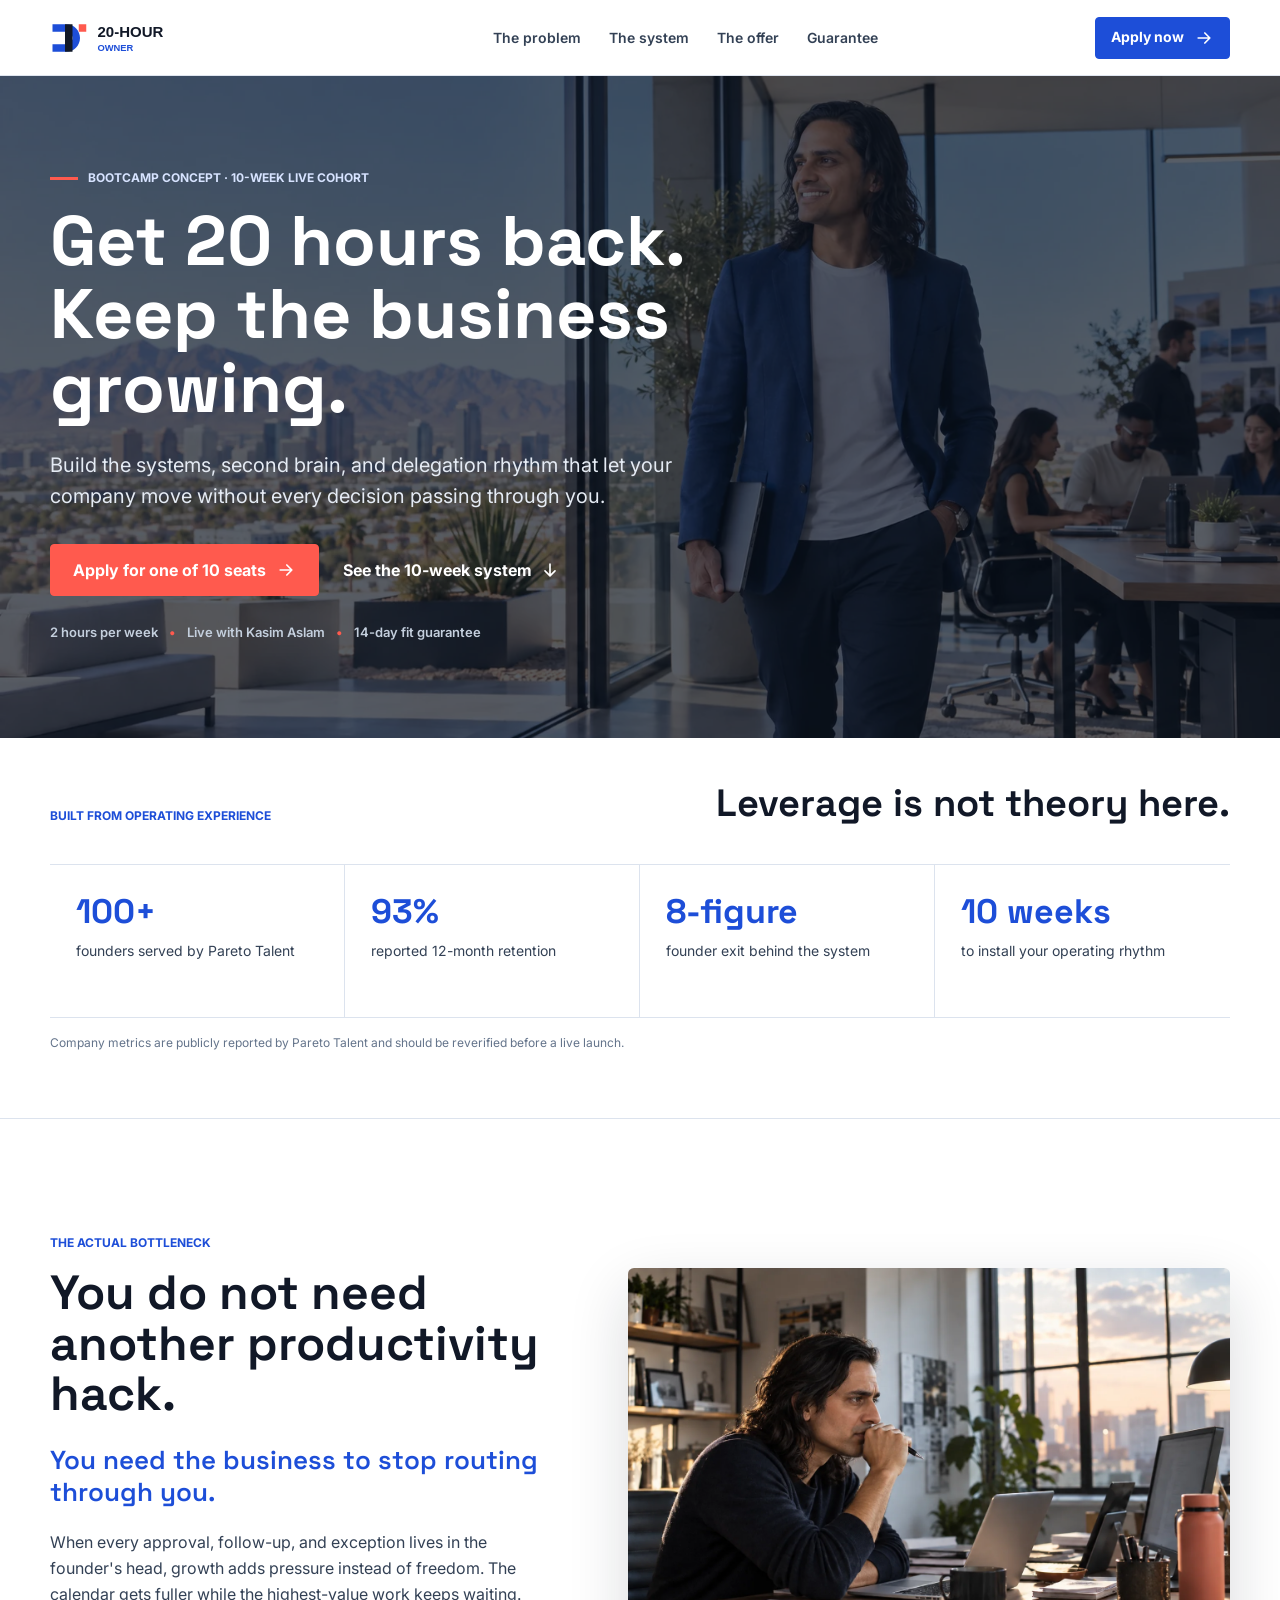
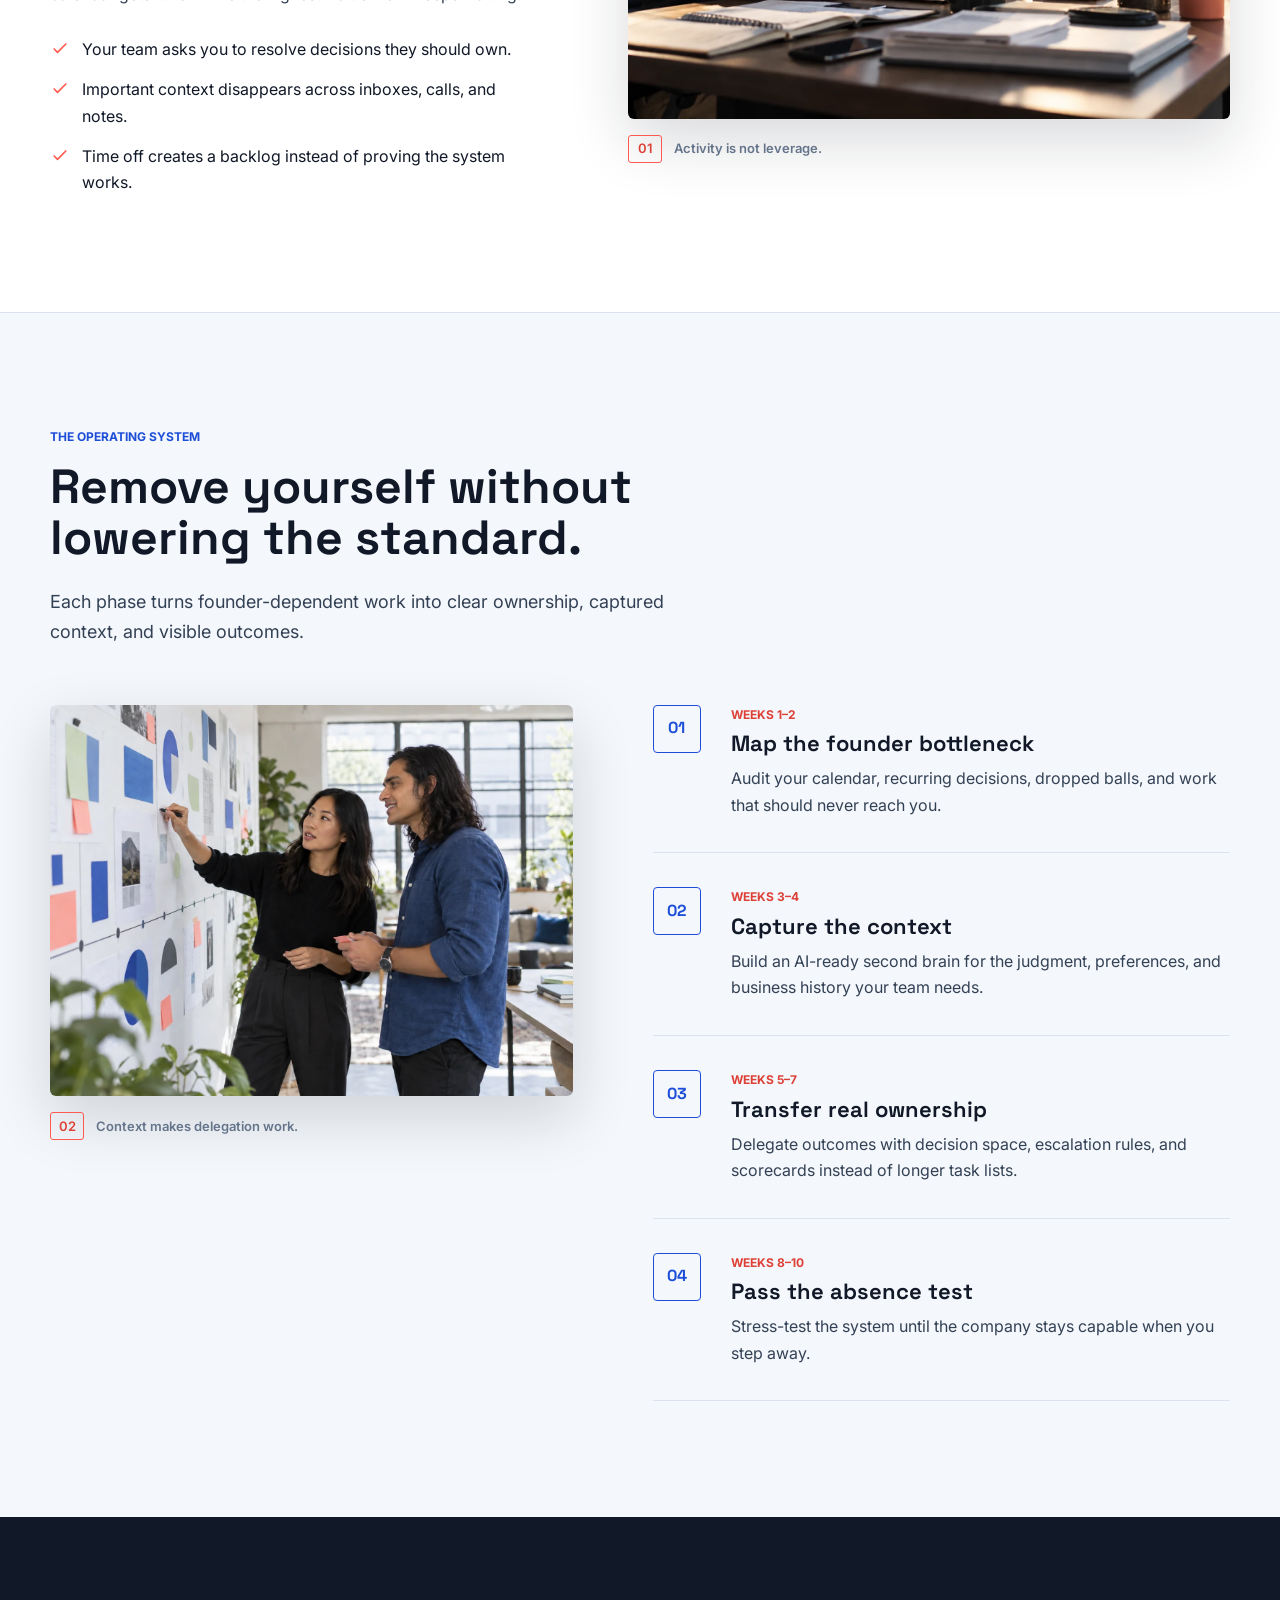
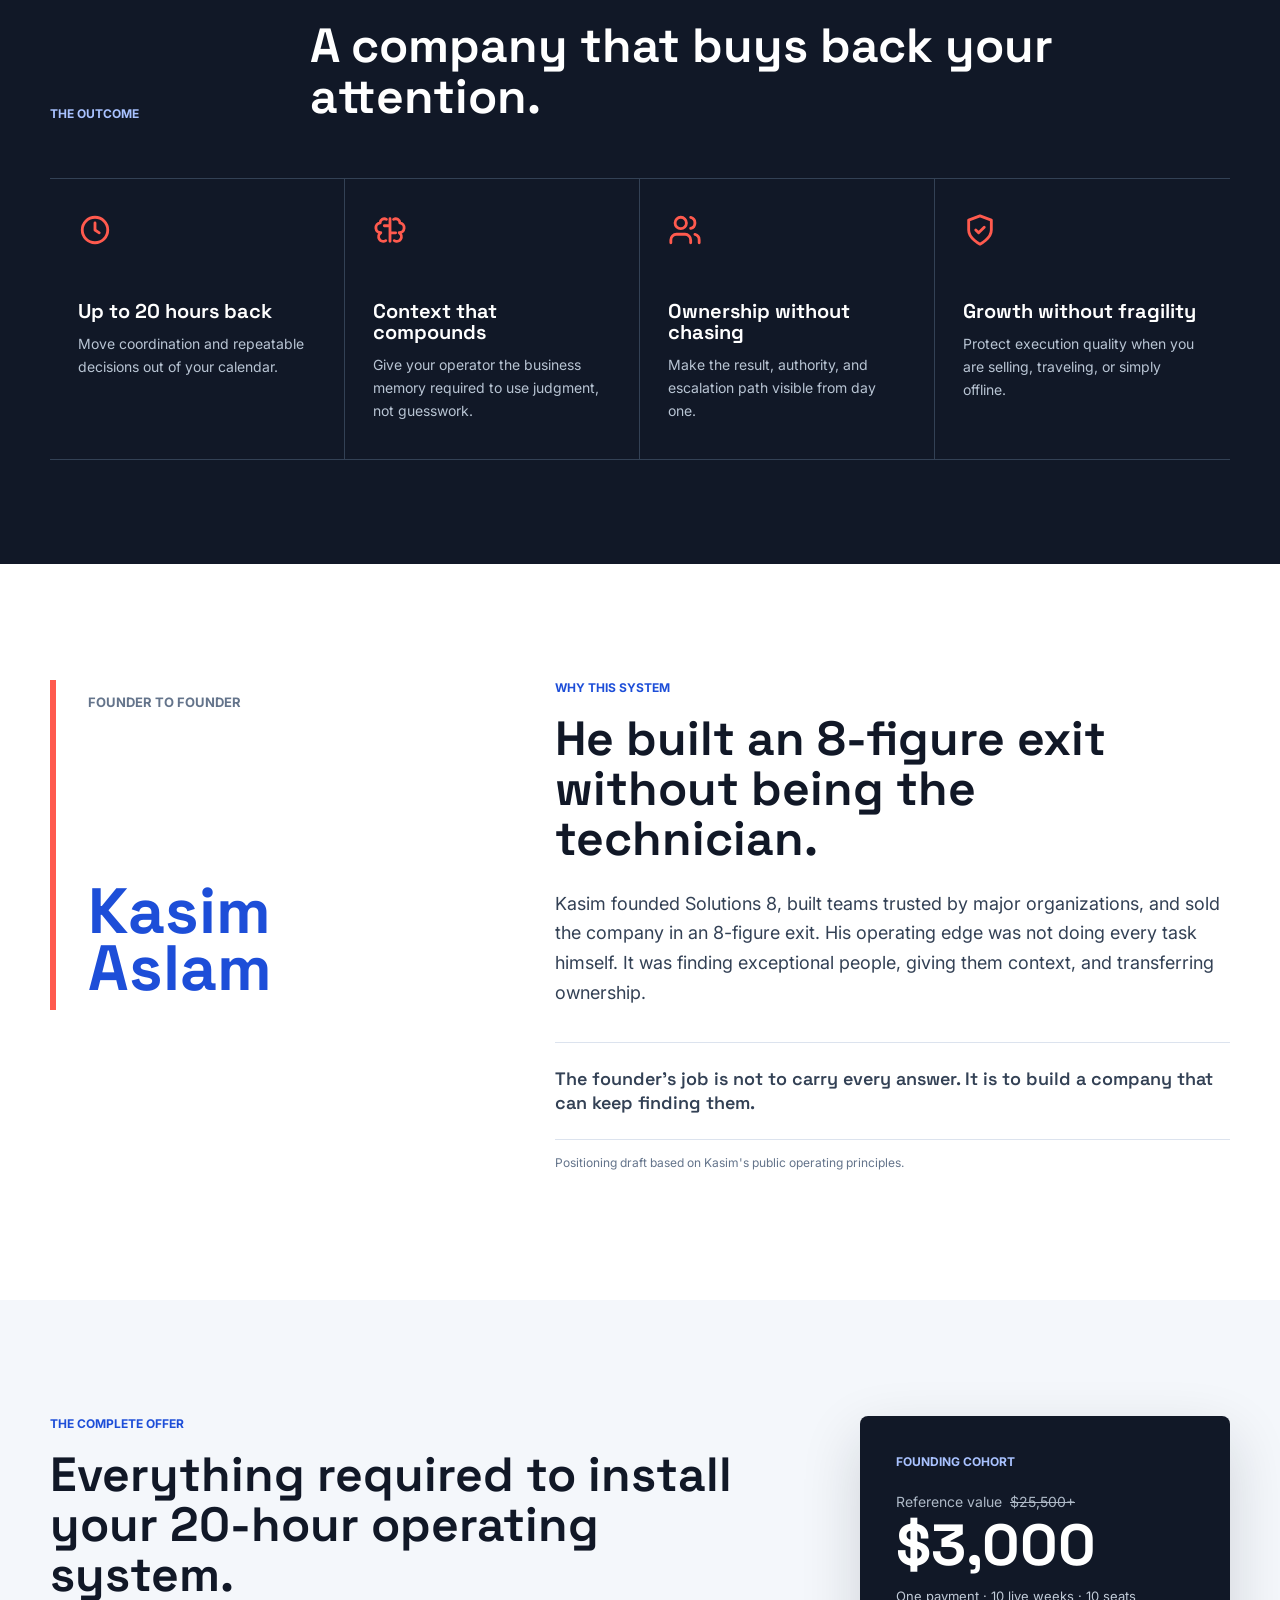
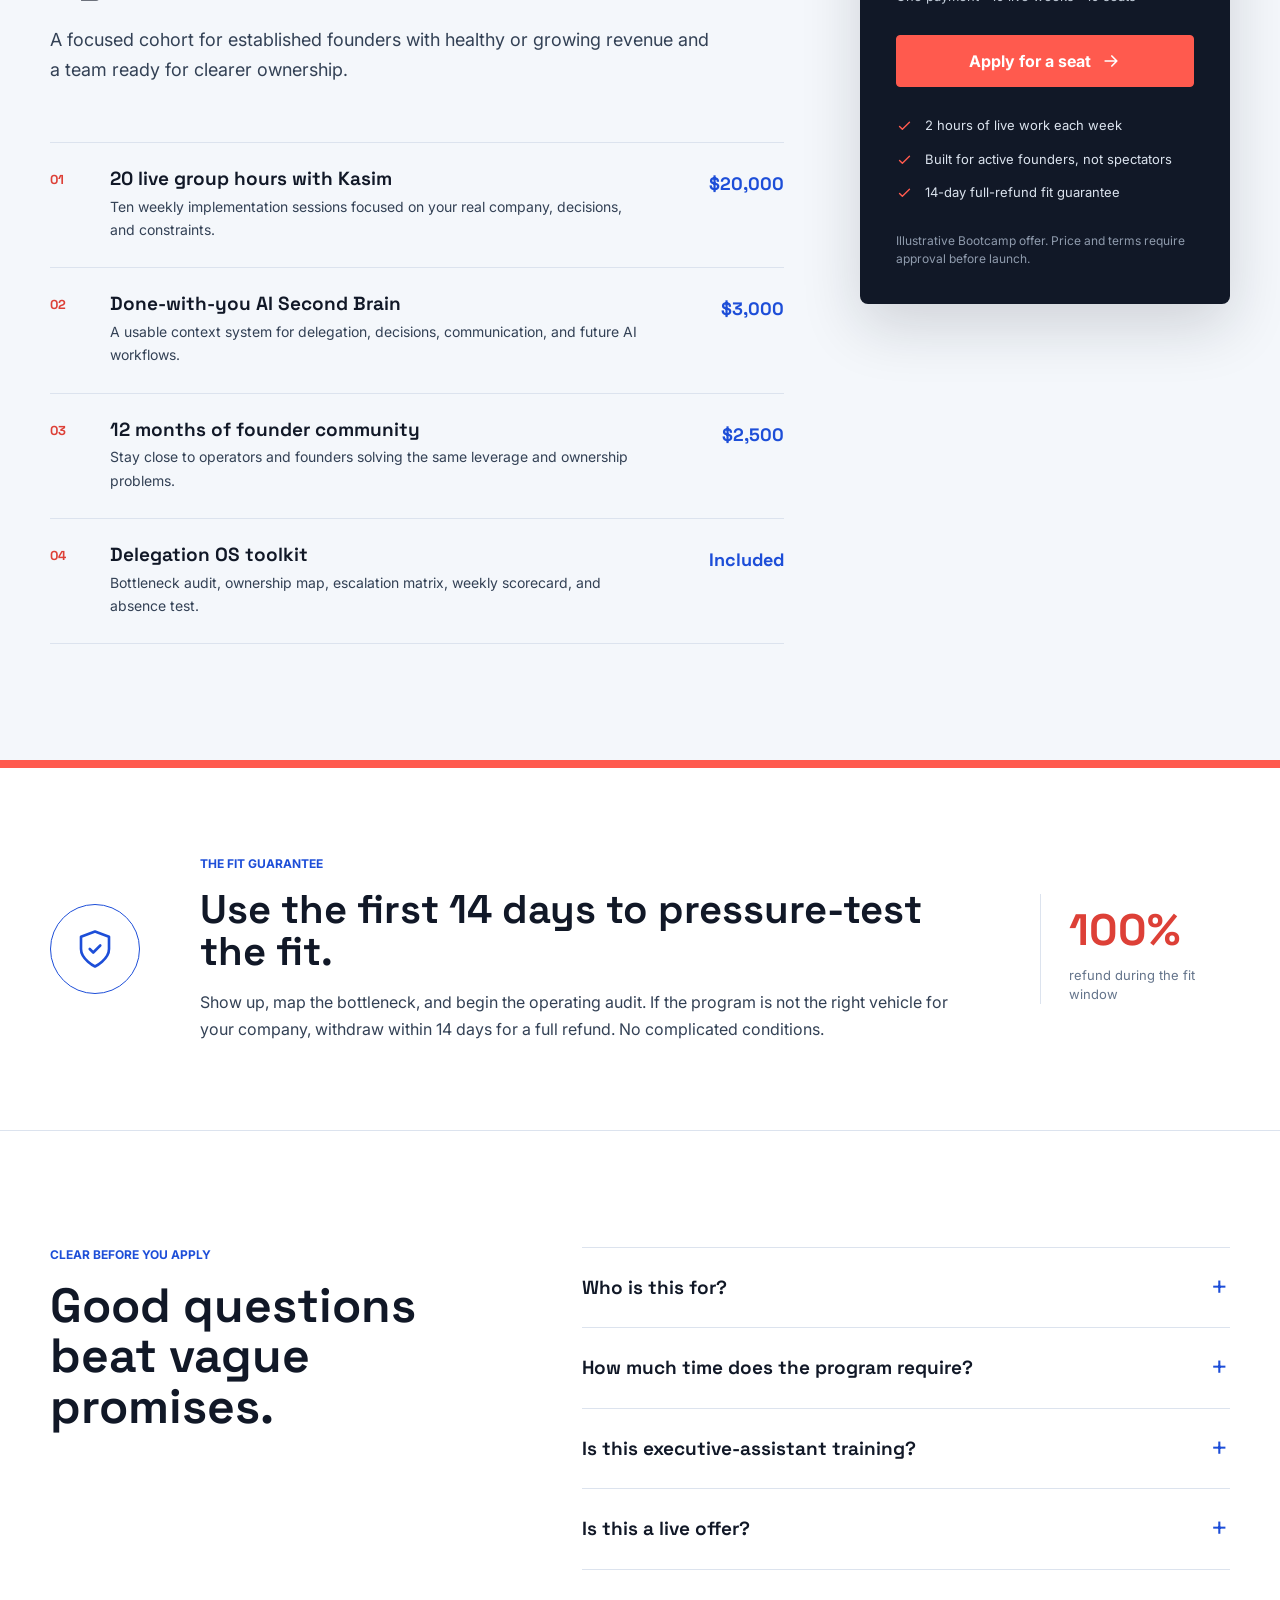
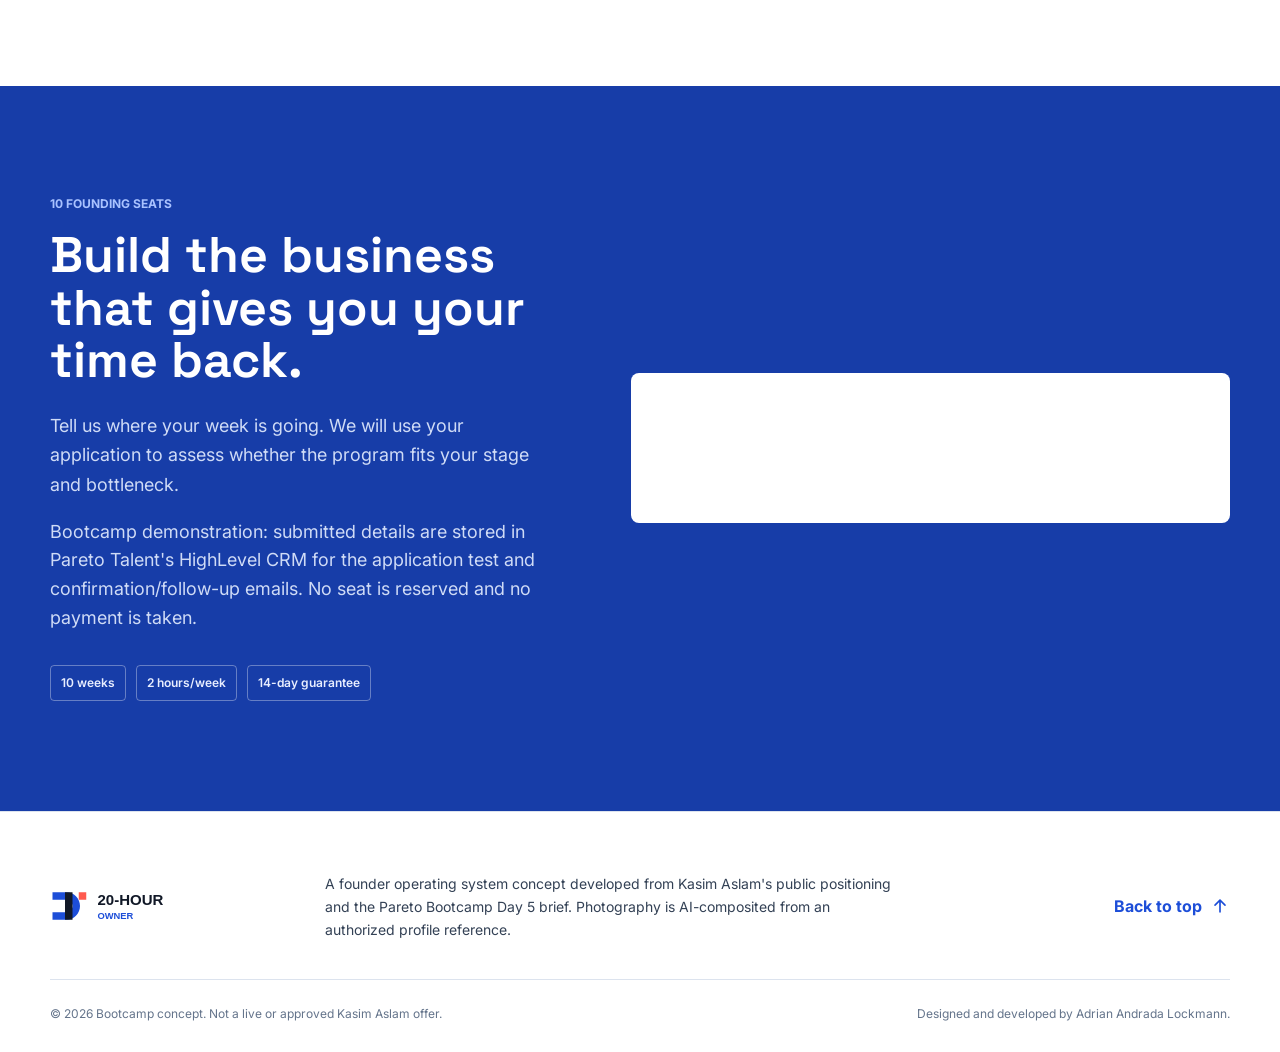
==== commit 83ab6c1e: "feat: connect Day 6 HighLevel application form" ====
--- a/index.html
+++ b/index.html
@@ -229,8 +229,32 @@
             <p class="eyebrow eyebrow-light">10 founding seats</p>
             <h2 id="apply-title">Build the business that gives you your time back.</h2>
             <p>Tell us where your week is going. We will use your application to assess whether the program fits your stage and bottleneck.</p>
+            <p class="application-disclosure">Bootcamp demonstration: submitted details are stored in Pareto Talent's HighLevel CRM for the application test and confirmation/follow-up emails. No seat is reserved and no payment is taken.</p>
             <div class="apply-meta"><span>10 weeks</span><span>2 hours/week</span><span>14-day guarantee</span></div>
           </div>
+          <div class="highlevel-form reveal" id="highlevel-form" hidden></div>
+          <template id="highlevel-embed">
+            <iframe
+              src="https://api.leadconnectorhq.com/widget/form/38hOGwosSTF8Jtn0HCbs"
+              style="width:100%;height:100%;border:none;border-radius:8px"
+              id="inline-38hOGwosSTF8Jtn0HCbs"
+              data-layout="{'id':'INLINE'}"
+              data-trigger-type="alwaysShow"
+              data-trigger-value=""
+              data-activation-type="alwaysActivated"
+              data-activation-value=""
+              data-deactivation-type="neverDeactivate"
+              data-deactivation-value=""
+              data-form-name="Adrian Andrada Lockmann - Kasim Aslam 20 Hour Owner - Application"
+              data-height="undefined"
+              data-layout-iframe-id="inline-38hOGwosSTF8Jtn0HCbs"
+              data-form-id="38hOGwosSTF8Jtn0HCbs"
+              data-cookie-consent="true"
+              data-cookie-consent-provider="auto"
+              title="Adrian Andrada Lockmann - Kasim Aslam 20 Hour Owner - Application"
+            ></iframe>
+            <script src="https://link.msgsndr.com/js/form_embed.js"></script>
+          </template>
           <form class="application-form reveal" id="application-form" novalidate>
             <div class="form-row">
               <label for="name">Name</label>
@@ -265,7 +289,7 @@
               <label for="bottleneck">What still depends on you?</label>
               <textarea id="bottleneck" name="bottleneck" rows="4" required placeholder="The decisions, follow-ups, or work you cannot seem to leave..."></textarea>
             </div>
-            <button class="button button-accent button-full" type="submit">Submit application <svg class="icon"><use href="#icon-arrow-right" /></svg></button>
+            <button class="button button-accent button-full" type="submit">Apply for a seat <svg class="icon"><use href="#icon-arrow-right" /></svg></button>
             <p class="form-note">Concept form for the Bootcamp preview. No data is transmitted.</p>
             <div class="form-status" id="form-status" role="status" aria-live="polite"></div>
           </form>
--- a/styles.css
+++ b/styles.css
@@ -954,6 +954,59 @@
   box-shadow: var(--shadow);
 }
 
+.highlevel-form {
+  min-width: 0;
+  width: 100%;
+  border-radius: 8px;
+  background: var(--paper);
+}
+
+.apply-copy .application-disclosure {
+  font-size: 14px;
+  line-height: 1.6;
+}
+
+.highlevel-form iframe {
+  display: block;
+  width: 100%;
+  max-width: 100%;
+  border: 0;
+  border-radius: 8px;
+}
+
+.thank-you-main {
+  min-height: 72vh;
+  padding: 150px 0 90px;
+}
+
+.thank-you-layout {
+  max-width: 780px;
+}
+
+.thank-you-layout h1 {
+  font-size: 52px;
+}
+
+.thank-you-layout .lead {
+  max-width: 680px;
+}
+
+.thank-you-steps {
+  display: grid;
+  gap: 20px;
+  margin: 34px 0;
+  padding-left: 24px;
+}
+
+.thank-you-steps li {
+  padding-left: 8px;
+}
+
+.thank-you-steps strong {
+  display: block;
+  color: var(--ink);
+}
+
 .form-grid {
   display: grid;
   grid-template-columns: 1fr 1fr;
@@ -1287,6 +1340,14 @@
 }
 
 @media (max-width: 620px) {
+  .thank-you-main {
+    padding: 120px 0 64px;
+  }
+
+  .thank-you-layout h1 {
+    font-size: 36px;
+  }
+
   .container {
     width: min(calc(100% - 32px), 1180px);
   }
